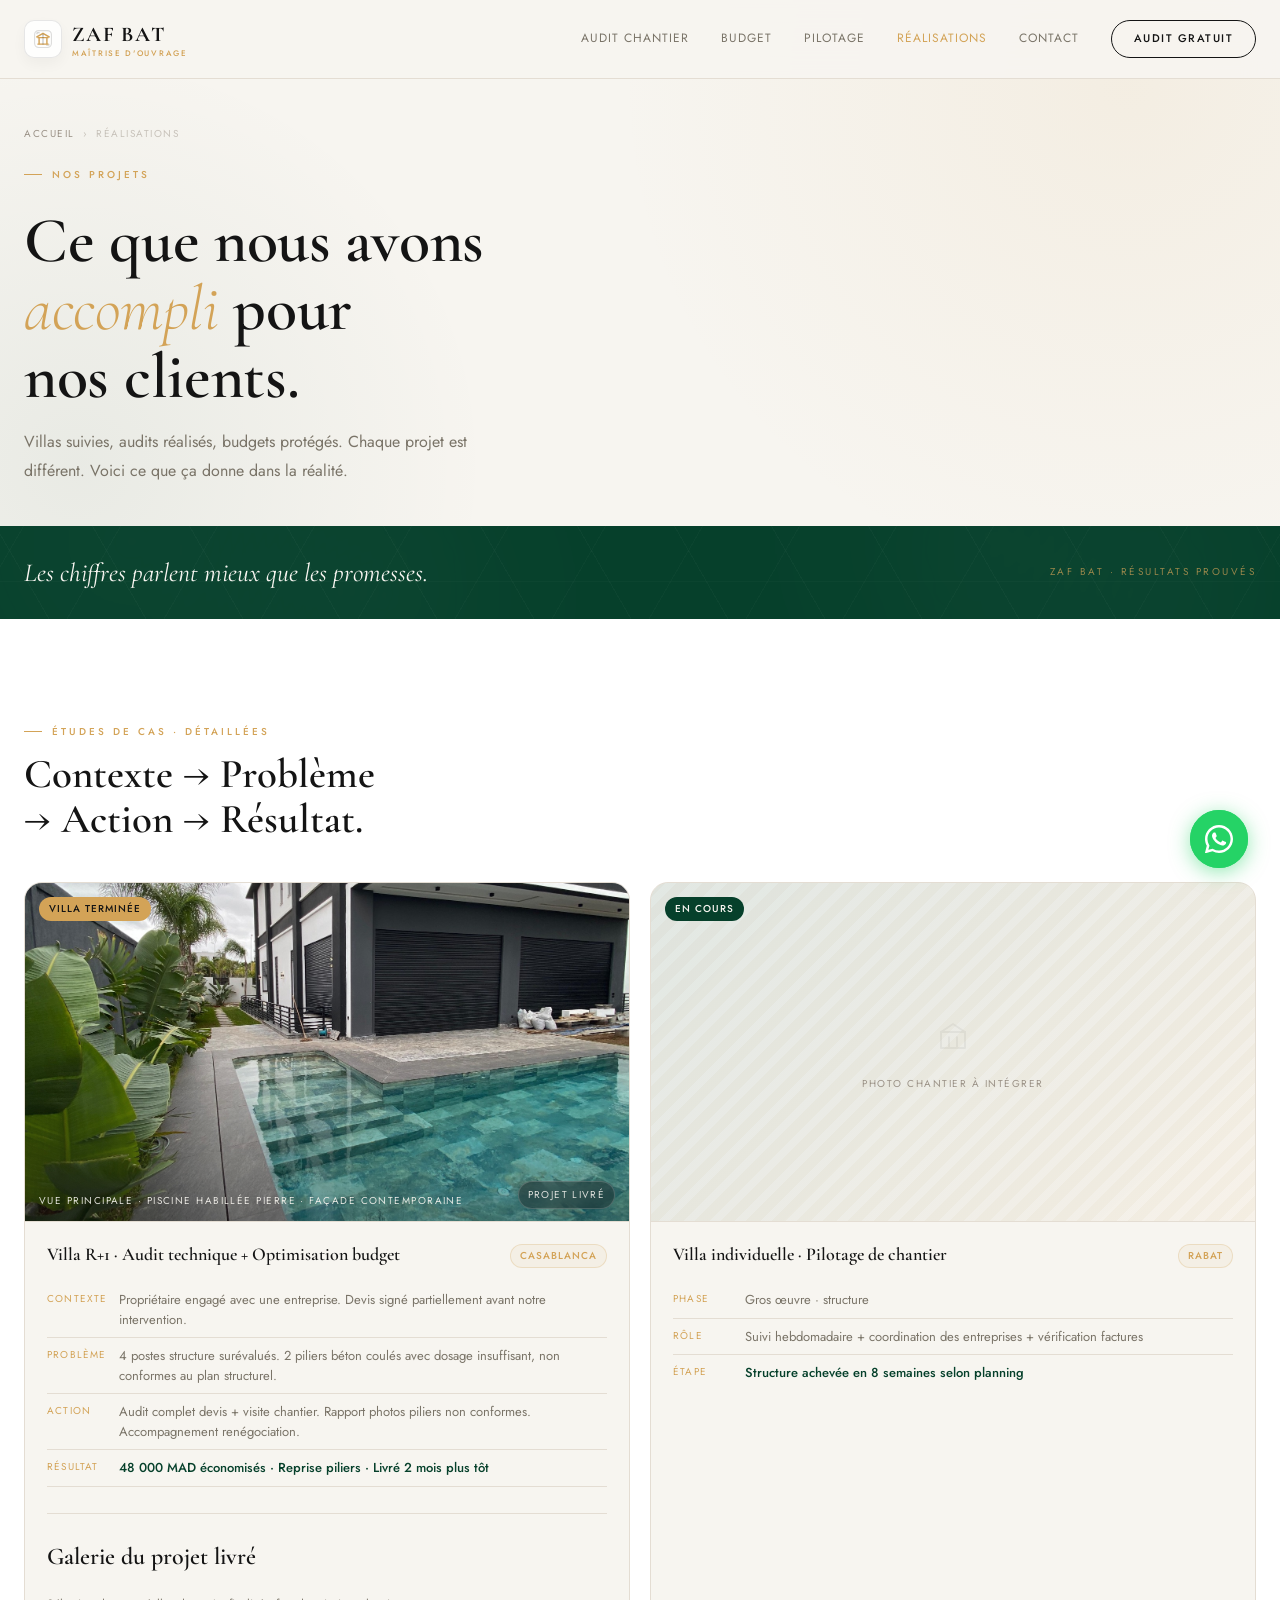
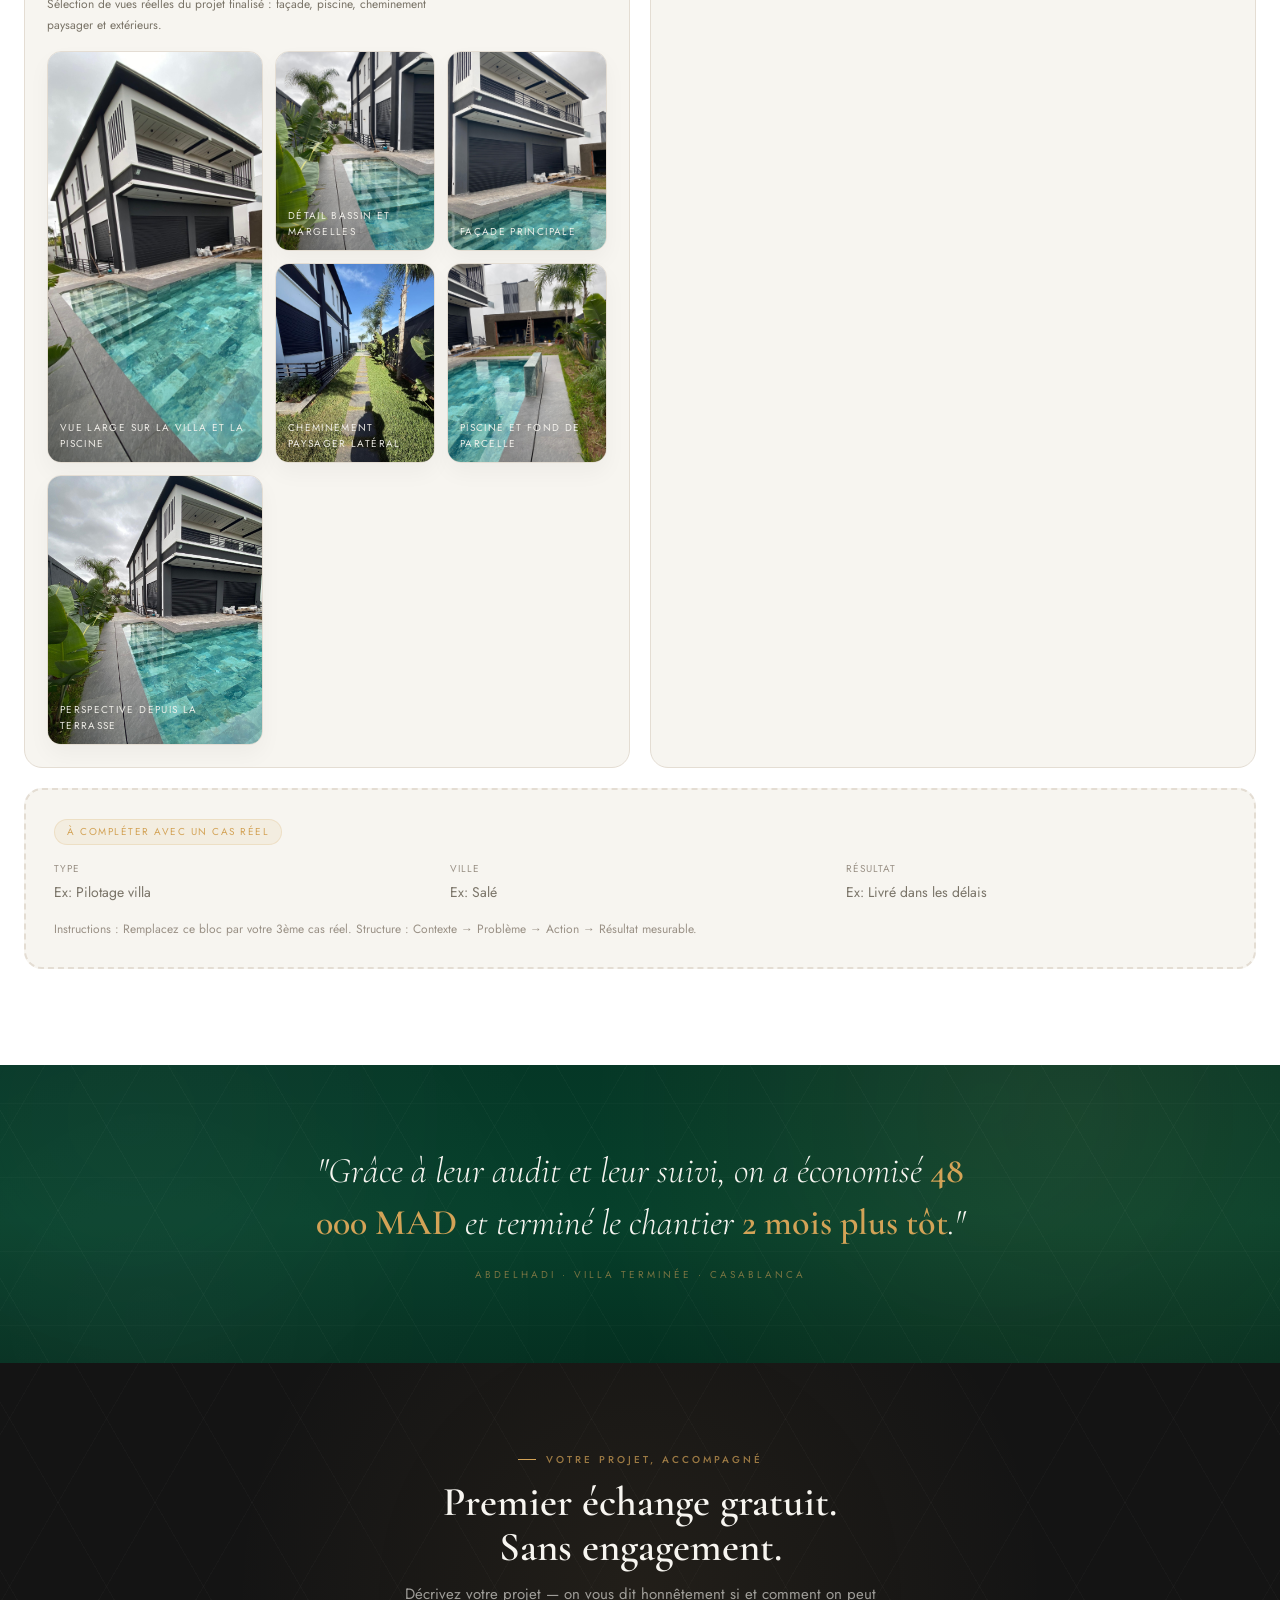
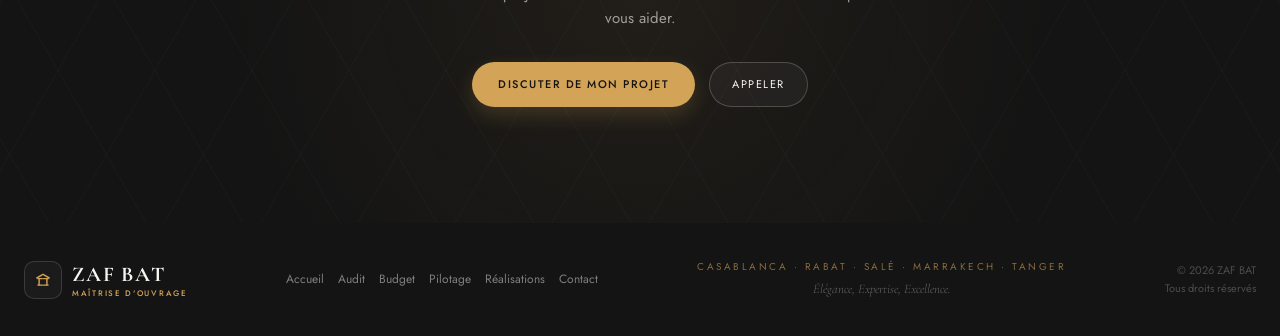
==== realisations.html @ 34537c8c "Add files via upload" ====
<!DOCTYPE html>
<html lang="fr">
<head>
<meta charset="UTF-8">
<meta name="viewport" content="width=device-width, initial-scale=1.0">
<title>Réalisations & Études de Cas  ZAF BAT</title>
<meta name="description" content="Projets accompagnés par ZAF BAT : audits de chantier, optimisations budget et pilotages villa à Casablanca, Rabat et Salé.">
<link href="https://fonts.googleapis.com/css2?family=Cormorant+Garamond:ital,wght@0,300;0,400;0,600;0,700;1,300;1,400;1,600&family=Jost:wght@300;400;500;600&display=swap" rel="stylesheet">
<style>
:root{--ivory:#F7F5F0;--charcoal:#141414;--gold:#D3A357;--gold-2:#C6943F;--green:#06402B;--stone:#7A7468;--stone-lt:#9A9186;--border:#E4DDD3;--white:#FFFFFF;--shadow:0 14px 32px rgba(20,20,20,.06);--r:18px;--max:1240px}
*,*::before,*::after{margin:0;padding:0;box-sizing:border-box}
html{scroll-behavior:smooth}
body{font-family:'Jost',sans-serif;font-weight:400;font-size:15px;line-height:1.6;background:var(--ivory);color:var(--charcoal);-webkit-font-smoothing:antialiased}
a{color:inherit;text-decoration:none}
button,input,select,textarea{font:inherit}
.container{width:min(var(--max),calc(100% - 48px));margin:0 auto}

/* LOGO */
.logo-mark{display:inline-flex;align-items:center;gap:10px;text-decoration:none;color:var(--charcoal)}
.logo-icon-wrap{width:38px;height:38px;border-radius:10px;flex-shrink:0;display:grid;place-items:center;border:1px solid rgba(20,20,20,.10);background:rgba(255,255,255,.9);box-shadow:0 6px 14px rgba(20,20,20,.04);transition:transform .18s,border-color .18s,box-shadow .18s}
.logo-mark:hover .logo-icon-wrap{transform:translateY(-1px);border-color:rgba(211,163,87,.36);box-shadow:0 10px 18px rgba(20,20,20,.06)}
.logo-icon{width:24px;height:24px;display:block}
.logo-text{display:flex;flex-direction:column;line-height:1;transform:translateY(1px)}
.logo-name{font-family:'Cormorant Garamond',serif;font-size:21px;font-weight:700;letter-spacing:1.25px;text-transform:uppercase;color:var(--charcoal)}
.logo-sub{font-size:8px;font-weight:500;letter-spacing:1.7px;text-transform:uppercase;color:var(--gold);margin-top:4px}
footer .logo-icon-wrap{background:rgba(247,245,240,.03);border-color:rgba(247,245,240,.14);box-shadow:none}
footer .logo-mark:hover .logo-icon-wrap{border-color:rgba(211,163,87,.34)}
footer .logo-name{color:var(--ivory)}

/* NAV */
nav{position:fixed;top:0;left:0;right:0;z-index:100;backdrop-filter:blur(16px);background:rgba(247,245,240,0.93);border-bottom:1px solid var(--border)}
.nav-inner{height:78px;display:flex;align-items:center;justify-content:space-between;gap:16px}
.nav-links{display:flex;gap:32px;align-items:center}
.nav-links a{color:var(--stone);font-size:12px;font-weight:400;letter-spacing:1px;text-transform:uppercase;transition:color .2s}
.nav-links a:hover{color:var(--charcoal)}
.nav-cta{border:1px solid var(--charcoal);color:var(--charcoal)!important;padding:9px 22px;border-radius:999px;font-size:11px!important;font-weight:500!important;letter-spacing:1.5px!important;transition:background .22s,color .22s!important}
.nav-cta:hover{background:var(--charcoal)!important;color:var(--ivory)!important}
.menu-btn{display:none;background:transparent;border:1px solid var(--border);width:42px;height:42px;border-radius:10px;color:var(--charcoal);cursor:pointer;font-size:18px}

/* HERO */
.hero-wrap{padding-top:94px;background:radial-gradient(circle at 88% 16%,rgba(211,163,87,.09),transparent 42%),radial-gradient(circle at 6% 88%,rgba(6,64,43,.06),transparent 32%),var(--ivory)}
.hero{min-height:calc(100svh - 94px);display:grid;grid-template-columns:55% 45%;gap:20px;align-items:stretch;padding:24px 0 28px}
.hero-left{background:rgba(255,255,255,0.55);border:1px solid var(--border);border-radius:calc(var(--r) + 2px);padding:44px 40px;display:flex;flex-direction:column;justify-content:center;box-shadow:var(--shadow)}
.eyebrow{display:inline-flex;align-items:center;gap:12px;font-size:10px;font-weight:500;letter-spacing:2.5px;text-transform:uppercase;color:var(--gold);margin-bottom:22px}
.eyebrow::before{content:'';width:28px;height:1px;background:var(--gold);flex-shrink:0}
h1{font-family:'Cormorant Garamond',serif;font-size:clamp(40px,4.8vw,66px);font-weight:600;line-height:1.07;letter-spacing:-.3px;margin-bottom:18px}
h1 em{font-style:italic;font-weight:300;color:var(--gold)}
.hero-body{font-size:15px;color:var(--stone);line-height:1.85;max-width:430px;margin-bottom:28px}
.cta-row{display:flex;gap:14px;flex-wrap:wrap;align-items:center}

/* BUTTONS */
.btn-gold{background:var(--gold);color:var(--charcoal);padding:13px 26px;border-radius:999px;font-size:11px;font-weight:500;letter-spacing:1.5px;text-transform:uppercase;display:inline-flex;align-items:center;gap:6px;box-shadow:0 8px 20px rgba(211,163,87,.2);transition:background .2s,transform .15s;white-space:nowrap;cursor:pointer;border:none}
.btn-gold:hover{background:var(--gold-2);transform:translateY(-1px)}
.btn-outline{color:var(--charcoal);font-size:11px;font-weight:400;letter-spacing:1.5px;text-transform:uppercase;display:inline-flex;align-items:center;gap:8px;padding:13px 22px;border-radius:999px;border:1px solid var(--border);background:rgba(255,255,255,.7);transition:border-color .2s,color .2s}
.btn-outline:hover{border-color:rgba(211,163,87,.5);color:var(--gold);background:#fff}

/* HERO METRICS */
.hero-metrics{display:grid;grid-template-columns:repeat(3,1fr);gap:10px;margin-top:32px}
.metric{background:#fff;border:1px solid var(--border);border-radius:14px;padding:16px 14px}
.metric-num{font-family:'Cormorant Garamond',serif;font-size:30px;font-weight:600;line-height:1;display:block;margin-bottom:6px}
.metric-num sup{font-size:14px;color:var(--gold)}
.metric-label{font-size:10px;font-weight:400;letter-spacing:1px;color:var(--stone-lt);text-transform:uppercase;line-height:1.4}

/* HERO RIGHT DARK PANEL */
.hero-right{background:var(--charcoal);border-radius:calc(var(--r) + 2px);border:1px solid rgba(255,255,255,.04);position:relative;overflow:hidden;box-shadow:0 16px 34px rgba(20,20,20,.16);display:grid;grid-template-rows:1fr auto;min-height:500px}
.hero-right::before{content:'';position:absolute;inset:0;background:linear-gradient(135deg,rgba(211,163,87,.07) 0%,transparent 42%),radial-gradient(circle at 78% 22%,rgba(211,163,87,.12),transparent 40%),radial-gradient(circle at 16% 78%,rgba(255,255,255,.04),transparent 35%),linear-gradient(45deg,rgba(211,163,87,.03) 25%,transparent 25%),linear-gradient(-45deg,rgba(211,163,87,.03) 25%,transparent 25%);background-size:auto,auto,auto,40px 40px,40px 40px;pointer-events:none}
.hero-right::after{content:'';position:absolute;bottom:-100px;right:-100px;width:380px;height:380px;border-radius:50%;border:1px solid rgba(211,163,87,0.1);pointer-events:none}
.hero-right-top{position:relative;z-index:2;padding:32px 28px 0;display:grid;gap:12px;align-content:start}
.team-panel{background:rgba(247,245,240,.04);border:1px solid rgba(247,245,240,.10);border-radius:14px;padding:18px}
.team-card-header{font-family:'Cormorant Garamond',serif;font-size:22px;font-weight:600;color:var(--ivory);margin-bottom:4px}
.team-card-sub{font-size:10px;font-weight:400;letter-spacing:2px;color:rgba(211,163,87,0.65);text-transform:uppercase;margin-bottom:16px}
.team-divider{width:28px;height:1px;background:var(--gold);margin-bottom:14px}
.founder-block{background:rgba(247,245,240,.04);border:1px solid rgba(247,245,240,.07);border-radius:10px;padding:12px 14px;margin-bottom:8px}
.founder-block:last-of-type{margin-bottom:0}
.founder-title{font-family:'Cormorant Garamond',serif;font-size:16px;font-weight:600;color:var(--ivory);margin-bottom:4px}
.founder-role{font-size:10px;font-weight:400;letter-spacing:1.5px;text-transform:uppercase;color:var(--gold)}
.cities-panel{background:rgba(247,245,240,.04);border:1px solid rgba(247,245,240,.10);border-radius:14px;padding:14px 18px}
.cities-label{font-size:9px;letter-spacing:2px;text-transform:uppercase;color:rgba(211,163,87,.55);margin-bottom:10px}
.cities-row{display:flex;gap:8px;flex-wrap:wrap}
.city-pill{font-size:10px;font-weight:400;letter-spacing:1.5px;text-transform:uppercase;color:var(--gold);border:1px solid rgba(211,163,87,.3);padding:5px 12px;border-radius:999px}
.hero-right-bottom{position:relative;z-index:2;border-top:1px solid rgba(247,245,240,.08);padding:14px 28px 20px}
.panel-meta{color:rgba(247,245,240,.5);font-size:12px;line-height:1.6;margin-bottom:10px}
.panel-link{color:var(--gold);font-size:11px;letter-spacing:1.4px;text-transform:uppercase;font-weight:500;display:inline-flex;gap:6px;align-items:center;border-bottom:1px solid rgba(211,163,87,.3);padding-bottom:2px}

/* TAGLINE BANNER */
.tagline-banner{background:var(--green);padding:26px 0;position:relative;overflow:hidden}
.tagline-banner::before{content:'';position:absolute;inset:-12%;pointer-events:none;opacity:.20;background:radial-gradient(circle at 18% 24%,rgba(255,255,255,.12),transparent 28%),radial-gradient(circle at 72% 20%,rgba(255,255,255,.08),transparent 26%),radial-gradient(circle at 34% 70%,rgba(255,255,255,.09),transparent 24%),radial-gradient(circle at 82% 74%,rgba(255,255,255,.07),transparent 22%);filter:blur(2px)}
.tagline-banner::after{content:'';position:absolute;inset:0;pointer-events:none;opacity:.22;background:repeating-linear-gradient(0deg,transparent 0 37px,rgba(247,245,240,.10) 37px 38px,transparent 38px 74px),repeating-linear-gradient(60deg,transparent 0 42px,rgba(247,245,240,.12) 42px 43px,transparent 43px 84px),repeating-linear-gradient(-60deg,transparent 0 42px,rgba(247,245,240,.10) 42px 43px,transparent 43px 84px)}
.tagline-inner{display:flex;align-items:center;justify-content:space-between;gap:24px;flex-wrap:wrap;position:relative;z-index:2}
.tagline-text{font-family:'Cormorant Garamond',serif;font-size:clamp(18px,2.2vw,26px);font-weight:400;font-style:italic;color:var(--ivory)}
.tagline-tag{font-size:10px;font-weight:400;letter-spacing:2.5px;text-transform:uppercase;color:rgba(211,163,87,.7);white-space:nowrap}

/* SHARED SECTION */
.section-label{font-size:10px;font-weight:500;letter-spacing:3px;text-transform:uppercase;color:var(--gold);margin-bottom:12px;display:inline-flex;align-items:center;gap:10px}
.section-label::before{content:'';width:18px;height:1px;background:var(--gold);flex-shrink:0}
h2{font-family:'Cormorant Garamond',serif;font-size:clamp(28px,3.2vw,46px);font-weight:600;line-height:1.1;margin-bottom:14px}
h3{font-family:'Cormorant Garamond',serif;font-weight:600;line-height:1.15}
p.lead{color:var(--stone);font-size:15px;line-height:1.85;max-width:500px}

/* SERVICES */
.services-section{padding:96px 0;background:var(--white)}
.section-intro{font-size:15px;color:var(--stone);line-height:1.8;max-width:500px;margin-bottom:40px}
.services-grid{display:grid;grid-template-columns:repeat(3,1fr);gap:14px;margin-top:34px}
.svc{background:var(--white);border:1px solid var(--border);border-radius:16px;padding:32px 26px;position:relative;overflow:hidden;transition:transform .2s,box-shadow .2s,border-color .2s;box-shadow:0 8px 18px rgba(20,20,20,.03);display:flex;flex-direction:column}
.svc:hover{transform:translateY(-2px);box-shadow:0 16px 26px rgba(20,20,20,.06);border-color:rgba(6,64,43,.28)}
.svc.svc-featured{background:var(--charcoal);border-color:var(--charcoal)}
.svc.svc-featured:hover{transform:translateY(-2px)}
.svc-number{font-family:'Cormorant Garamond',serif;font-size:42px;font-weight:300;line-height:1;color:var(--border);margin-bottom:16px}
.svc.svc-featured .svc-number{color:rgba(211,163,87,.18)}
.svc-name{font-family:'Cormorant Garamond',serif;font-size:24px;font-weight:600;line-height:1.15;margin-bottom:12px}
.svc.svc-featured .svc-name{color:var(--ivory)}
.svc-desc{font-size:13px;color:var(--stone);line-height:1.8;margin-bottom:20px;flex:1}
.svc.svc-featured .svc-desc{color:rgba(247,245,240,.55)}
.svc-price{font-size:11px;font-weight:500;letter-spacing:.5px;color:var(--gold);margin-top:auto;margin-bottom:16px}
.svc-link{font-size:10px;font-weight:500;letter-spacing:1.5px;text-transform:uppercase;color:var(--gold);display:inline-flex;align-items:center;gap:6px;transition:gap .2s}
.svc:hover .svc-link{gap:10px}
.svc-bar{position:absolute;bottom:0;left:0;right:0;height:2px;background:var(--gold);transform:scaleX(0);transform-origin:left;border-radius:0 0 16px 16px;transition:transform .32s}
.svc:hover .svc-bar,.svc.svc-featured .svc-bar{transform:scaleX(1)}

/* WHY */
.why-section{padding:96px 0;background:var(--ivory)}
.why-grid{display:grid;grid-template-columns:1fr 1fr;gap:64px;align-items:start}
.why-intro{font-size:15px;color:var(--stone);line-height:1.8;margin-bottom:32px}
.proof-row{display:grid;grid-template-columns:1fr 1fr;gap:10px}
.proof-item{background:var(--white);border:1px solid var(--border);border-radius:14px;padding:20px 18px;position:relative}
.proof-item::before{content:'';position:absolute;left:0;right:0;top:0;height:2px;background:linear-gradient(90deg,var(--green),rgba(6,64,43,0));border-radius:14px 14px 0 0}
.proof-num{font-family:'Cormorant Garamond',serif;font-size:34px;font-weight:600;color:var(--charcoal);display:block;line-height:1;margin-bottom:6px}
.proof-label{font-size:12px;color:var(--stone);line-height:1.5}
.why-points{display:flex;flex-direction:column}
.why-point{background:var(--white);border:1px solid var(--border);border-radius:14px;padding:20px;display:flex;gap:16px;align-items:flex-start;margin-bottom:10px;transition:box-shadow .2s,border-color .2s}
.why-point:hover{box-shadow:0 8px 20px rgba(20,20,20,.05);border-color:rgba(211,163,87,.3)}
.why-ico{width:36px;height:36px;flex-shrink:0;border:1px solid rgba(6,64,43,.18);background:rgba(6,64,43,.06);border-radius:10px;display:flex;align-items:center;justify-content:center;font-size:14px;color:var(--green)}
.why-point-title{font-family:'Cormorant Garamond',serif;font-size:18px;font-weight:600;margin-bottom:5px}
.why-point-desc{font-size:13px;color:var(--stone);line-height:1.75}

/* REALISATIONS */
.real-section{padding:96px 0;background:var(--white)}
.real-grid{display:grid;grid-template-columns:1fr 1fr;gap:20px;margin-top:32px}
.real-card{background:var(--ivory);border:1px solid var(--border);border-radius:var(--r);overflow:hidden;transition:box-shadow .2s,border-color .2s}
.real-card:hover{box-shadow:0 16px 28px rgba(20,20,20,.07);border-color:rgba(211,163,87,.3)}
.real-media{position:relative;aspect-ratio:16/9;background:linear-gradient(135deg,rgba(6,64,43,.1),rgba(211,163,87,.09)),repeating-linear-gradient(-45deg,rgba(255,255,255,.5) 0,rgba(255,255,255,.5) 8px,transparent 8px,transparent 18px);border-bottom:1px solid var(--border);display:flex;align-items:center;justify-content:center}
.real-media-inner{text-align:center}
.real-media-icon{font-size:2.2rem;opacity:.2}
.real-media-label{font-size:10px;letter-spacing:1.5px;text-transform:uppercase;color:var(--stone-lt);margin-top:8px}
.real-tag{position:absolute;top:14px;left:14px;background:var(--gold);color:var(--charcoal);font-size:10px;font-weight:500;letter-spacing:1px;text-transform:uppercase;padding:4px 10px;border-radius:999px}
.real-tag-live{background:var(--green);color:var(--ivory)}
.real-body{padding:22px}
.real-head{display:flex;align-items:flex-start;justify-content:space-between;gap:10px;margin-bottom:14px}
.real-title{font-family:'Cormorant Garamond',serif;font-size:18px;font-weight:600;line-height:1.2}
.real-city{color:var(--gold);border:1px solid rgba(211,163,87,.25);background:rgba(211,163,87,.07);padding:3px 9px;border-radius:999px;font-size:10px;text-transform:uppercase;letter-spacing:1px;font-weight:500;white-space:nowrap}
.real-row{display:flex;gap:10px;padding:8px 0;border-bottom:1px solid var(--border);align-items:flex-start}
.real-row:last-child{border-bottom:none}
.real-rl{font-size:10px;letter-spacing:1.2px;text-transform:uppercase;color:var(--gold);min-width:62px;padding-top:1px;flex-shrink:0}
.real-rv{font-size:13px;color:var(--stone);line-height:1.5}
.real-cta{margin-top:24px;background:var(--charcoal);border:1px solid rgba(247,245,240,.08);border-radius:var(--r);padding:24px 28px;display:flex;align-items:center;justify-content:space-between;gap:16px;flex-wrap:wrap}
.real-cta p{color:rgba(247,245,240,.65);font-size:14px}

/* QUOTE STRIP */
.quote-strip{padding:80px 0;text-align:center;position:relative;overflow:hidden;background:radial-gradient(circle at 84% 18%,rgba(211,163,87,.09),transparent 44%),radial-gradient(circle at 12% 84%,rgba(255,255,255,.03),transparent 40%),linear-gradient(180deg,#053726 0%,var(--green) 52%,#042f20 100%)}
.quote-strip::before{content:'';position:absolute;inset:-12%;pointer-events:none;opacity:.20;background:radial-gradient(circle at 18% 24%,rgba(255,255,255,.12),transparent 28%),radial-gradient(circle at 72% 20%,rgba(255,255,255,.08),transparent 26%);filter:blur(2px)}
.quote-strip::after{content:'';position:absolute;inset:0;pointer-events:none;opacity:.22;background:repeating-linear-gradient(0deg,transparent 0 37px,rgba(247,245,240,.10) 37px 38px,transparent 38px 74px),repeating-linear-gradient(60deg,transparent 0 42px,rgba(247,245,240,.12) 42px 43px,transparent 43px 84px),repeating-linear-gradient(-60deg,transparent 0 42px,rgba(247,245,240,.10) 42px 43px,transparent 43px 84px)}
.quote-strip .container{position:relative;z-index:2}
blockquote{font-family:'Cormorant Garamond',serif;font-size:clamp(22px,3vw,36px);font-weight:300;font-style:italic;color:var(--ivory);line-height:1.45;max-width:700px;margin:0 auto 18px}
blockquote em{color:var(--gold);font-style:normal;font-weight:600}
.quote-attr{font-size:10px;font-weight:400;letter-spacing:3px;text-transform:uppercase;color:rgba(211,163,87,.55)}

/* FAQ */
.faq-section{padding:96px 0;background:var(--ivory)}
.faq-wrap{display:grid;grid-template-columns:1fr 1.6fr;gap:60px;align-items:start}
.faq-sticky{position:sticky;top:100px}
.faq-list{display:grid;gap:10px}
.faq-item{background:var(--white);border:1px solid var(--border);border-radius:14px;overflow:hidden;transition:border-color .2s}
.faq-item.open{border-color:rgba(6,64,43,.35);box-shadow:0 8px 18px rgba(6,64,43,.06)}
.faq-q{width:100%;background:transparent;border:none;text-align:left;padding:16px 18px;display:flex;align-items:center;justify-content:space-between;gap:14px;cursor:pointer;font-weight:500;color:var(--charcoal);font-size:14px;font-family:'Jost',sans-serif}
.faq-q:hover{color:var(--gold)}
.faq-item.open .faq-q{color:var(--green)}
.faq-plus{color:var(--gold);font-size:20px;line-height:1;transition:transform .25s;flex-shrink:0}
.faq-item.open .faq-plus{transform:rotate(45deg);color:var(--green)}
.faq-a{max-height:0;overflow:hidden;transition:max-height .3s ease}
.faq-a-inner{padding:0 18px 16px;color:var(--stone);font-size:13px;line-height:1.8;border-top:1px solid var(--border)}
.faq-a-inner p{padding-top:12px}

/* CONTACT */
.contact-section{padding:96px 0;background:radial-gradient(circle at 90% 10%,rgba(6,64,43,.03),transparent 40%),var(--white)}
.contact-grid{display:grid;grid-template-columns:1fr 1fr;gap:24px;margin-top:34px;align-items:start}
.contact-info-card{background:var(--charcoal);border:1px solid rgba(247,245,240,.10);border-radius:14px;box-shadow:0 16px 34px rgba(20,20,20,.16);position:relative;overflow:hidden;padding:28px}
.contact-info-card::before{content:'';position:absolute;inset:0;pointer-events:none;background:linear-gradient(135deg,rgba(6,64,43,.13) 0%,transparent 40%),radial-gradient(circle at 78% 22%,rgba(211,163,87,.10),transparent 40%),radial-gradient(circle at 16% 78%,rgba(255,255,255,.04),transparent 35%),linear-gradient(45deg,rgba(211,163,87,.03) 25%,transparent 25%),linear-gradient(-45deg,rgba(6,64,43,.04) 25%,transparent 25%);background-size:auto,auto,auto,40px 40px,40px 40px}
.contact-info-card::after{content:'';position:absolute;bottom:-90px;right:-90px;width:280px;height:280px;border-radius:50%;border:1px solid rgba(211,163,87,.10);pointer-events:none}
.contact-info-card>*{position:relative;z-index:2}
.contact-info-card h3{color:var(--ivory);font-family:'Cormorant Garamond',serif;font-weight:600}
.contact-intro{font-size:14px;line-height:1.8;margin-top:10px;margin-bottom:28px;color:rgba(247,245,240,.62)}
.contact-items{display:flex;flex-direction:column;gap:0}
.contact-item{display:flex;gap:12px;align-items:flex-start;padding:12px 0;border-bottom:1px solid rgba(247,245,240,.08)}
.contact-item:last-child{border-bottom:none}
.ci-dot{width:6px;height:6px;border-radius:50%;background:var(--gold);flex-shrink:0;margin-top:8px}
.ci-label{font-size:10px;font-weight:500;letter-spacing:2px;text-transform:uppercase;color:rgba(211,163,87,.62);margin-bottom:2px}
.ci-value{font-size:15px;color:var(--ivory)}
.ci-value a{color:var(--ivory);transition:color .2s}
.ci-value a:hover{color:var(--gold)}
.contact-cta-row{display:flex;gap:10px;flex-wrap:wrap;margin-top:20px}
.contact-info-card .btn-outline{color:var(--ivory);border-color:rgba(247,245,240,.16);background:rgba(247,245,240,.03)}
.contact-info-card .btn-outline:hover{color:var(--gold);border-color:rgba(211,163,87,.38);background:rgba(247,245,240,.05)}
.contact-form-card{background:var(--white);border:1px solid var(--border);border-radius:var(--r);padding:28px;box-shadow:var(--shadow)}
.form-eyebrow{font-family:'Cormorant Garamond',serif;font-size:26px;font-weight:600;margin-bottom:4px}
.form-sub{font-size:13px;color:var(--stone);margin-bottom:24px}
.form-grid{display:grid;grid-template-columns:1fr 1fr;gap:12px}
.form-field{margin-bottom:0}
.form-field.full{grid-column:1/-1}
.form-field label{display:block;font-size:10px;font-weight:500;letter-spacing:1.8px;text-transform:uppercase;color:var(--stone);margin-bottom:6px}
.form-field input,.form-field select,.form-field textarea{width:100%;padding:12px 14px;border:1px solid var(--border);background:var(--ivory);border-radius:12px;font-family:'Jost',sans-serif;font-size:14px;color:var(--charcoal);outline:none;transition:border-color .2s,background .15s,box-shadow .2s;-webkit-appearance:none;appearance:none}
.form-field input:focus,.form-field select:focus,.form-field textarea:focus{border-color:rgba(211,163,87,.55);background:var(--white);box-shadow:0 0 0 3px rgba(211,163,87,.08)}
.form-field input.error,.form-field select.error{border-color:#c0392b}
.form-field input::placeholder,.form-field textarea::placeholder{color:var(--stone-lt);font-weight:300}
.form-field textarea{resize:vertical;min-height:90px}
.form-actions{margin-top:16px;display:flex;flex-direction:column;gap:8px}
.btn-submit{width:100%;padding:14px;background:var(--green);color:var(--ivory);font-family:'Jost',sans-serif;font-size:11px;font-weight:500;letter-spacing:2px;text-transform:uppercase;border:none;cursor:pointer;border-radius:12px;transition:background .2s}
.btn-submit:hover{background:var(--gold);color:var(--charcoal)}
.btn-submit-wa{width:100%;padding:14px;background:#25D366;color:#fff;font-family:'Jost',sans-serif;font-size:11px;font-weight:500;letter-spacing:2px;text-transform:uppercase;border:none;cursor:pointer;border-radius:12px;transition:background .2s;display:flex;align-items:center;justify-content:center;gap:8px}
.btn-submit-wa:hover{background:#1da851}
.form-note{text-align:center;font-size:11px;color:var(--stone-lt)}
.form-success{display:none;flex-direction:column;align-items:center;text-align:center;gap:12px;padding:2.5rem 1.5rem}
.form-success.show{display:flex}
.success-icon{font-size:2.5rem}
.success-title{font-family:'Cormorant Garamond',serif;font-size:1.6rem}
.success-sub{font-size:13px;color:var(--stone)}
.btn-reset{background:none;border:none;cursor:pointer;font-size:12px;color:var(--stone);text-decoration:underline}

/* FOOTER */
footer{background:var(--charcoal);padding:36px 0}
.footer-inner{display:flex;align-items:center;justify-content:space-between;flex-wrap:wrap;gap:20px}
.footer-links{display:flex;gap:14px;flex-wrap:wrap}
.footer-links a{font-size:12px;color:rgba(255,255,255,.45);border-bottom:1px solid transparent;transition:.2s}
.footer-links a:hover{color:var(--gold);border-color:rgba(211,163,87,.3)}
.footer-middle{text-align:center}
.footer-cities{font-size:10px;font-weight:400;letter-spacing:2.5px;text-transform:uppercase;color:rgba(211,163,87,.6);margin-bottom:4px}
.footer-tagline{font-family:'Cormorant Garamond',serif;font-size:13px;font-style:italic;font-weight:300;color:rgba(247,245,240,.35)}
.footer-copy{font-size:11px;color:rgba(247,245,240,.25);text-align:right;line-height:1.6}

/* REVEAL */
.reveal{opacity:1;transform:none;transition:opacity .4s ease,transform .4s ease}


/* WA BUBBLE */
#wa-btn{position:fixed;bottom:32px;right:32px;z-index:9999;width:58px;height:58px;border-radius:50%;background:#25D366;border:none;cursor:grab;display:flex;align-items:center;justify-content:center;box-shadow:0 4px 20px rgba(37,211,102,.5);user-select:none;touch-action:none}
#wa-btn.is-dragging{cursor:grabbing}
#wa-btn svg{width:28px;height:28px;pointer-events:none}
#wa-btn::after{content:'';position:absolute;inset:0;border-radius:50%;border:2px solid #25D366;animation:waPulse 2s ease-out infinite;pointer-events:none}
@keyframes waPulse{0%{transform:scale(1);opacity:.8}100%{transform:scale(1.75);opacity:0}}
@keyframes waAttention{0%{transform:scale(1) rotate(0deg)}12%{transform:scale(1.5) rotate(-12deg)}25%{transform:scale(1.5) rotate(12deg)}50%{transform:scale(1.5) rotate(9deg)}100%{transform:scale(1) rotate(0deg)}}
#wa-btn.attention{animation:waAttention 1s ease forwards!important;box-shadow:0 8px 40px rgba(37,211,102,.9)!important}
#wa-tip{position:fixed;z-index:9998;background:#141414;border:1px solid rgba(211,163,87,.35);padding:10px 16px;pointer-events:none;opacity:0;transform:translateX(8px);transition:opacity .22s,transform .22s;font-family:'Jost',sans-serif;font-size:11px;color:#F7F5F0;white-space:nowrap;border-radius:8px}
#wa-tip.visible{opacity:1;transform:translateX(0)}
.wa-tip-arrow{position:absolute;right:-6px;top:50%;transform:translateY(-50%);width:0;height:0;border:6px solid transparent;border-right:none;border-left-color:#141414}

/* MOBILE CTA */
.mobile-cta{display:none;position:fixed;left:12px;right:12px;bottom:12px;z-index:60;background:rgba(20,20,20,.92);border:1px solid rgba(6,64,43,.20);border-radius:16px;backdrop-filter:blur(10px);padding:10px;box-shadow:0 12px 24px rgba(20,20,20,.2);grid-template-columns:1fr auto;gap:8px;align-items:center}
.mobile-cta .btn-gold{width:100%;justify-content:center;padding:12px 14px;font-size:11px}
.mobile-call{width:46px;height:46px;border-radius:12px;display:grid;place-items:center;color:var(--ivory);border:1px solid rgba(255,255,255,.12);background:rgba(255,255,255,.03);font-size:18px;text-decoration:none}

/* ANIMATIONS */
@keyframes fadeUp{from{opacity:0;transform:translateY(18px)}to{opacity:1;transform:translateY(0)}}
.hero-left>*{animation:fadeUp .65s ease both}
.hero-left>*:nth-child(1){animation-delay:.08s}
.hero-left>*:nth-child(2){animation-delay:.18s}
.hero-left>*:nth-child(3){animation-delay:.28s}
.hero-left>*:nth-child(4){animation-delay:.38s}
.hero-left>*:nth-child(5){animation-delay:.48s}

/* RESPONSIVE */




/* ── INNER PAGE ADDITIONS ── */

.page-hero-wrap{padding-top:94px;background:radial-gradient(circle at 88% 16%,rgba(211,163,87,.09),transparent 42%),radial-gradient(circle at 6% 88%,rgba(6,64,43,.06),transparent 32%),var(--ivory)}
.page-hero{display:grid;grid-template-columns:55% 45%;gap:20px;align-items:stretch;padding:32px 0 40px;min-height:420px}
.page-hero-left{background:rgba(255,255,255,0.55);border:1px solid var(--border);border-radius:calc(var(--r) + 2px);padding:44px 40px;display:flex;flex-direction:column;justify-content:center;box-shadow:var(--shadow)}
.page-hero-right{background:var(--charcoal);border-radius:calc(var(--r) + 2px);border:1px solid rgba(255,255,255,.04);position:relative;overflow:hidden;box-shadow:0 16px 34px rgba(20,20,20,.16);padding:32px 28px;display:flex;flex-direction:column;justify-content:space-between}
.page-hero-right::before{content:'';position:absolute;inset:0;background:linear-gradient(135deg,rgba(211,163,87,.07) 0%,transparent 42%),radial-gradient(circle at 78% 22%,rgba(211,163,87,.12),transparent 40%),linear-gradient(45deg,rgba(211,163,87,.03) 25%,transparent 25%),linear-gradient(-45deg,rgba(211,163,87,.03) 25%,transparent 25%);background-size:auto,auto,40px 40px,40px 40px;pointer-events:none}
.page-hero-right::after{content:'';position:absolute;bottom:-100px;right:-100px;width:380px;height:380px;border-radius:50%;border:1px solid rgba(211,163,87,0.1);pointer-events:none}
.page-hero-right>*{position:relative;z-index:2}
.ph-badge{display:inline-flex;align-items:center;gap:8px;background:rgba(211,163,87,.12);border:1px solid rgba(211,163,87,.25);border-radius:999px;padding:5px 14px;font-size:10px;letter-spacing:2px;text-transform:uppercase;color:var(--gold);margin-bottom:20px;width:fit-content}
.ph-title{font-family:'Cormorant Garamond',serif;font-size:clamp(28px,3vw,40px);font-weight:600;color:var(--ivory);line-height:1.1;margin-bottom:16px}
.ph-desc{font-size:13px;color:rgba(247,245,240,.6);line-height:1.8;margin-bottom:24px}
.ph-features{display:flex;flex-direction:column;gap:10px}
.ph-feature{display:flex;align-items:flex-start;gap:12px}
.ph-feature-dot{width:6px;height:6px;border-radius:50%;background:var(--gold);flex-shrink:0;margin-top:6px}
.ph-feature-text{font-size:13px;color:rgba(247,245,240,.7);line-height:1.6}
.ph-feature-text strong{color:var(--ivory);font-weight:500}
.ph-price-box{background:rgba(211,163,87,.08);border:1px solid rgba(211,163,87,.2);border-radius:12px;padding:16px 18px;margin-top:20px}
.ph-price-label{font-size:9px;letter-spacing:2px;text-transform:uppercase;color:rgba(211,163,87,.6);margin-bottom:4px}
.ph-price-val{font-family:'Cormorant Garamond',serif;font-size:26px;font-weight:600;color:var(--gold)}
.ph-price-note{font-size:11px;color:rgba(247,245,240,.45);margin-top:4px}
.page-breadcrumb{font-size:10px;letter-spacing:1.5px;text-transform:uppercase;color:var(--stone);margin-bottom:16px;display:flex;align-items:center;gap:8px}
.page-breadcrumb a{color:var(--stone-lt);transition:color .2s}
.page-breadcrumb a:hover{color:var(--gold)}
.page-breadcrumb span{color:var(--stone-lt);opacity:.5}

/* DELIVERABLES */
.deliv-section{padding:80px 0;background:var(--white)}
.deliv-grid{display:grid;grid-template-columns:repeat(2,1fr);gap:14px;margin-top:32px}
.deliv-card{background:var(--ivory);border:1px solid var(--border);border-radius:var(--r);padding:28px;transition:box-shadow .2s,border-color .2s;display:flex;gap:20px;align-items:flex-start}
.deliv-card:hover{box-shadow:0 8px 20px rgba(20,20,20,.06);border-color:rgba(211,163,87,.3)}
.deliv-num{font-family:'Cormorant Garamond',serif;font-size:3rem;font-weight:300;color:rgba(211,163,87,.25);line-height:1;flex-shrink:0;min-width:56px}
.deliv-title{font-family:'Cormorant Garamond',serif;font-size:18px;font-weight:600;margin-bottom:8px}
.deliv-desc{font-size:13px;color:var(--stone);line-height:1.75}

/* PROCESS */
.process-section{padding:80px 0;background:var(--ivory)}
.process-steps{margin-top:32px;display:flex;flex-direction:column}
.process-step{display:flex;gap:24px;padding:28px 0;border-bottom:1px solid var(--border);align-items:flex-start}
.process-step:last-child{border-bottom:none}
.ps-num{font-family:'Cormorant Garamond',serif;font-size:3rem;font-weight:300;color:rgba(211,163,87,.2);line-height:1;flex-shrink:0;min-width:60px}
.ps-body{flex:1}
.ps-title{font-family:'Cormorant Garamond',serif;font-size:20px;font-weight:600;margin-bottom:8px}
.ps-desc{font-size:13px;color:var(--stone);line-height:1.75;margin-bottom:10px}
.ps-tag{display:inline-flex;align-items:center;background:rgba(6,64,43,.07);border:1px solid rgba(6,64,43,.15);color:var(--green);border-radius:999px;font-size:10px;letter-spacing:1px;text-transform:uppercase;padding:4px 12px}

/* CTA BAND */
.cta-band{padding:80px 0;background:var(--charcoal);text-align:center;position:relative;overflow:hidden}
.cta-band::before{content:'';position:absolute;inset:0;background:radial-gradient(circle at 50% 50%,rgba(211,163,87,.07),transparent 60%),repeating-linear-gradient(60deg,transparent 0 42px,rgba(247,245,240,.02) 42px 43px,transparent 43px 84px),repeating-linear-gradient(-60deg,transparent 0 42px,rgba(247,245,240,.02) 42px 43px,transparent 43px 84px);pointer-events:none}
.cta-band>.container{position:relative;z-index:2}
.cta-band h2{color:var(--ivory);margin-bottom:12px}
.cta-band p{color:rgba(247,245,240,.6);font-size:15px;max-width:500px;margin:0 auto 32px}
.cta-buttons{display:flex;gap:14px;justify-content:center;flex-wrap:wrap;margin-bottom:36px}
.cta-band .btn-outline{color:var(--ivory);border-color:rgba(247,245,240,.2);background:rgba(247,245,240,.04)}
.cta-band .btn-outline:hover{border-color:rgba(211,163,87,.5);color:var(--gold);background:rgba(247,245,240,.06)}
.next-steps-row{display:flex;gap:48px;justify-content:center;flex-wrap:wrap}
.ns-item{text-align:center;max-width:180px}
.ns-num{font-family:'Cormorant Garamond',serif;font-size:2.5rem;font-weight:300;color:var(--gold);line-height:1;margin-bottom:8px}
.ns-text{font-size:12px;color:rgba(247,245,240,.5);line-height:1.6}

/* OBJECTIONS */
.obj-section{padding:80px 0;background:var(--white)}
.obj-grid{display:grid;grid-template-columns:1fr 1.6fr;gap:60px;align-items:start;margin-top:0}

/* PHOTO PLACEHOLDER */
.photo-ph{background:var(--ivory);border:2px dashed var(--border);border-radius:var(--r);display:flex;flex-direction:column;align-items:center;justify-content:center;padding:40px 20px;text-align:center;gap:10px;color:var(--stone-lt)}
.photo-ph-icon{font-size:2rem;opacity:.3}
.photo-ph-label{font-size:10px;letter-spacing:1.5px;text-transform:uppercase}
.photo-ph-note{font-size:11px;background:rgba(211,163,87,.1);border:1px solid rgba(211,163,87,.2);border-radius:999px;padding:3px 10px;color:var(--gold)}
.photo-grid{display:grid;grid-template-columns:repeat(3,1fr);gap:12px;margin-top:28px}





















/* ─── MOBILE BOTTOM BAR ─── */
.mob-bar{position:fixed;left:0;right:0;bottom:0;z-index:60;background:rgba(20,20,20,.97);border-top:1px solid rgba(255,255,255,.08);padding:8px 12px;padding-bottom:calc(8px + env(safe-area-inset-bottom));display:none;grid-template-columns:1fr 1fr;gap:8px;align-items:center;pointer-events:auto}
.mob-wa{display:flex;align-items:center;justify-content:center;gap:7px;background:#22c55e;color:#fff;border-radius:10px;padding:12px 10px;font-family:'Jost',sans-serif;font-size:11px;font-weight:600;letter-spacing:.8px;text-transform:uppercase;text-decoration:none;white-space:nowrap}
.mob-call{display:flex;align-items:center;justify-content:center;gap:6px;background:rgba(255,255,255,.08);color:var(--ivory);border:1px solid rgba(255,255,255,.15);border-radius:10px;padding:12px 10px;font-family:'Jost',sans-serif;font-size:11px;font-weight:600;letter-spacing:.8px;text-transform:uppercase;text-decoration:none;white-space:nowrap}

/* ─── 1080px ─── */
@media(max-width:1080px){
  .hero{grid-template-columns:1fr;min-height:auto}
  .hero-right{min-height:360px}
  .services-grid{grid-template-columns:repeat(2,1fr)}
}

/* ─── 960px tablet ─── */
@media(max-width:960px){
  .nav-links{display:none}
  .menu-btn{display:grid;place-items:center}
  .why-grid{grid-template-columns:1fr;gap:40px}
  .contact-grid{grid-template-columns:1fr}
  .faq-wrap{grid-template-columns:1fr;gap:28px}
  .faq-sticky{position:static}
  .real-grid{grid-template-columns:1fr}
  .page-hero{grid-template-columns:1fr}
  .deliv-grid{grid-template-columns:1fr}
  .obj-grid{grid-template-columns:1fr;gap:32px}
  .real-cta{flex-direction:column;align-items:flex-start}
}

/* ─── 640px mobile ─── */
@media(max-width:640px){
  body{padding-bottom:90px}
  #wa-btn,#wa-tip{display:none!important}
  .mob-bar{display:grid}
  .nav-inner{height:60px}
  .hero-wrap{padding-top:60px}
  .page-hero-wrap{padding-top:60px}
  h1{font-size:31px;line-height:1.2}
  h2{font-size:24px;line-height:1.28}
  h3{font-size:17px}
  .section-label{font-size:9px}
  .container{width:calc(100% - 28px)}
  .hero{padding:18px 0 22px;gap:14px}
  .hero-left{padding:22px 16px 26px}
  .hero-body{font-size:13.5px}
  .hero-metrics{grid-template-columns:1fr 1fr;gap:8px;margin-top:16px}
  .metric{padding:11px 10px}
  .metric-num{font-size:22px}
  .hero-right{min-height:240px}
  .hero-right-top{padding:16px 16px 0;gap:10px}
  .team-panel{padding:14px}
  .team-card-header{font-size:16px}
  .founder-block{padding:10px 12px}
  .founder-title{font-size:13px}
  .hero-right-bottom{padding:12px 16px 16px}
  .panel-meta{font-size:12px}
  .page-hero{padding:16px 0 20px;gap:14px;min-height:auto}
  .page-hero-left{padding:20px 16px 24px}
  .page-hero-left h1{font-size:27px}
  .page-hero-right{padding:18px 16px;min-height:auto}
  .ph-title{font-size:18px}
  .ph-price-val{font-size:20px}
  .services-section,.why-section,.real-section,.faq-section,.contact-section,.deliv-section,.process-section,.cta-band,.obj-section,.quote-strip,.tagline-banner{padding:50px 0}
  .services-grid{grid-template-columns:1fr;gap:10px}
  .svc{padding:20px 16px}
  .svc-number{font-size:28px}
  .svc-name{font-size:18px}
  .why-grid{gap:28px}
  .proof-row{grid-template-columns:1fr 1fr;gap:8px}
  .proof-item{padding:13px 10px}
  .proof-num{font-size:23px}
  .why-point{padding:14px;gap:12px}
  .why-point-title{font-size:15px}
  .why-ico{width:30px;height:30px;flex-shrink:0}
  .deliv-grid{gap:10px}
  .deliv-card{padding:16px 14px;gap:10px;flex-direction:column}
  .deliv-num{font-size:1.9rem}
  .process-step{gap:14px;padding:18px 0}
  .ps-num{font-size:1.9rem;min-width:40px}
  .ps-title{font-size:16px}
  .ps-desc{font-size:13px;line-height:1.6}
  .ps-tag{font-size:10px;padding:4px 10px}
  .faq-wrap{gap:18px}
  .faq-sticky{padding-bottom:18px}
  .faq-q{font-size:13px;padding:13px 14px}
  .faq-a-inner{font-size:13px}
  .real-grid{grid-template-columns:1fr;gap:12px}
  .real-body{padding:15px}
  .real-title{font-size:15px}
  .real-cta{padding:18px;flex-direction:column;gap:12px}
  .photo-grid{grid-template-columns:1fr 1fr;gap:8px}
  .contact-grid{grid-template-columns:1fr;gap:14px}
  .contact-info-card,.contact-form-card{padding:20px 16px}
  .contact-cta-row{flex-direction:column;gap:8px}
  .contact-cta-row a{width:100%;justify-content:center;text-align:center}
  .form-row{grid-template-columns:1fr}
  .ci-label{font-size:10px}
  .cta-row{flex-direction:column;gap:10px;align-items:stretch}
  .cta-row .btn-gold,.cta-row .btn-outline{width:100%;justify-content:center;text-align:center}
  .cta-buttons{flex-direction:column;gap:10px;align-items:stretch}
  .cta-buttons .btn-gold,.cta-buttons .btn-outline{width:100%;justify-content:center;text-align:center}
  .cta-band h2{font-size:23px}
  .next-steps-row{gap:18px}
  .ns-num{font-size:1.8rem}
  blockquote{font-size:18px}
  .tagline-inner{flex-direction:column;gap:8px;text-align:center}
  .tagline-text{font-size:15px}
  footer{padding:24px 0 20px}
  .footer-inner{flex-direction:column;align-items:flex-start;gap:14px}
  .footer-links{gap:10px;flex-wrap:wrap}
  .footer-links a{font-size:11px}
  .footer-copy{font-size:10px}
  footer{padding-bottom:28px}
}









/* ─── SIDE MENU ─── */
.side-menu{
  position:fixed;top:60px;right:12px;left:auto;
  width:220px;max-width:calc(100vw - 24px);
  background:var(--charcoal);
  z-index:300;
  border-radius:14px;
  border:1px solid rgba(255,255,255,.1);
  box-shadow:0 8px 32px rgba(0,0,0,.4);
  display:flex;flex-direction:column;
  opacity:0;
  visibility:hidden;
  transform:scale(.96) translateY(-6px);
  transform-origin:top right;
  transition:opacity .18s ease,transform .18s ease,visibility .18s;
  pointer-events:none;
  overflow:hidden;
}
.side-menu.open{
  opacity:1;
  visibility:visible;
  transform:scale(1) translateY(0);
  pointer-events:auto;
}
.side-menu-top{
  height:60px;display:flex;align-items:center;padding:0 20px;
  border-bottom:1px solid rgba(255,255,255,.07);
  flex-shrink:0;
}
.side-menu-title{
  color:var(--gold);font-family:'Cormorant Garamond',serif;
  font-size:16px;font-weight:600;letter-spacing:1px;
}
.side-menu-links{
  display:flex;flex-direction:column;flex:1;padding:8px 0;overflow-y:auto;
}
.side-menu-links a{
  color:rgba(247,245,240,.72);
  font-family:'Jost',sans-serif;font-size:13px;font-weight:400;
  padding:14px 20px;
  border-left:3px solid transparent;
  text-decoration:none;
  transition:all .15s;
}
.side-menu-links a:hover{color:var(--ivory);background:rgba(255,255,255,.04)}
.side-menu-links a.active{color:var(--gold);border-left-color:var(--gold)}
.side-menu-foot{
  padding:16px;border-top:1px solid rgba(255,255,255,.07);flex-shrink:0;
}
.side-menu-foot a{
  display:block;text-align:center;
  background:var(--gold);color:var(--charcoal);
  padding:13px;border-radius:999px;
  font-family:'Jost',sans-serif;font-size:11px;font-weight:600;
  letter-spacing:1.5px;text-transform:uppercase;text-decoration:none;
}
/* hamburger turns gold when open */
.menu-btn.active{color:var(--gold);border-color:var(--gold)}

/* VILLA GALLERY */
.real-media.has-photo{background:#d9d9d9;padding:0;overflow:hidden}
.real-media.has-photo img{width:100%;height:100%;display:block;object-fit:cover;transition:transform .55s ease}
.real-card:hover .real-media.has-photo img{transform:scale(1.035)}
.real-media-shade{position:absolute;inset:0;background:linear-gradient(180deg,rgba(20,20,20,0) 34%,rgba(20,20,20,.14) 62%,rgba(20,20,20,.42) 100%);pointer-events:none}
.real-media-caption{position:absolute;left:14px;right:14px;bottom:12px;font-size:10px;letter-spacing:1.45px;text-transform:uppercase;color:rgba(247,245,240,.9);z-index:2}
.real-media-badge{position:absolute;right:14px;bottom:12px;font-size:10px;letter-spacing:1.35px;text-transform:uppercase;color:rgba(247,245,240,.88);padding:5px 9px;border-radius:999px;background:rgba(20,20,20,.35);border:1px solid rgba(247,245,240,.18);backdrop-filter:blur(8px);z-index:2}
.project-gallery{margin-top:26px;padding-top:24px;border-top:1px solid var(--border)}
.project-gallery-head{display:flex;align-items:end;justify-content:space-between;gap:18px;flex-wrap:wrap;margin-bottom:16px}
.project-gallery-title{font-family:'Cormorant Garamond',serif;font-size:24px;font-weight:600;color:var(--charcoal)}
.project-gallery-note{font-size:12px;color:var(--stone);max-width:420px;line-height:1.7}
.villa-gallery{display:grid;grid-template-columns:1.35fr 1fr 1fr;gap:12px}
.villa-shot{position:relative;overflow:hidden;border-radius:14px;background:var(--white);border:1px solid var(--border);box-shadow:0 10px 22px rgba(20,20,20,.04);aspect-ratio:4/5}
.villa-shot.feature{grid-row:span 2;aspect-ratio:auto;min-height:100%}
.villa-shot img{width:100%;height:100%;display:block;object-fit:cover;transition:transform .55s ease}
.villa-shot:hover img{transform:scale(1.03)}
.villa-shot::after{content:'';position:absolute;inset:0;background:linear-gradient(180deg,rgba(20,20,20,0) 58%,rgba(20,20,20,.18) 100%);pointer-events:none}
.villa-shot-cap{position:absolute;left:12px;right:12px;bottom:10px;font-size:10px;letter-spacing:1.35px;text-transform:uppercase;color:rgba(247,245,240,.92);z-index:1}
@media(max-width:960px){
  .villa-gallery{grid-template-columns:1fr 1fr}
  .villa-shot.feature{grid-column:1/-1;aspect-ratio:16/10;min-height:auto}
}
@media(max-width:640px){
  .project-gallery-head{align-items:flex-start}
  .project-gallery-title{font-size:20px}
  .villa-gallery{grid-template-columns:1fr}
  .villa-shot,.villa-shot.feature{aspect-ratio:4/3}
  .real-media-caption{font-size:9px}
  .real-media-badge{display:none}
}

</style>
</head>
<body>
<nav><div class="container nav-inner"><a class="logo-mark" href="index.html"><span class="logo-icon-wrap"><svg class="logo-icon" viewBox="0 0 32 32" fill="none"><rect x="4.75" y="4.75" width="22.5" height="22.5" rx="5.5" stroke="currentColor" stroke-opacity="0.14" stroke-width="1.5"/><path d="M8 9.1V7.6h3.1" stroke="currentColor" stroke-opacity="0.22" stroke-width="1.35" stroke-linecap="round" stroke-linejoin="round"/><path d="M24 22.9v1.5h-3.1" stroke="currentColor" stroke-opacity="0.18" stroke-width="1.35" stroke-linecap="round" stroke-linejoin="round"/><path d="M7.8 13.2L16 8.4l8.2 4.8" stroke="#D3A357" stroke-width="2.05" stroke-linecap="round" stroke-linejoin="round"/><path d="M9.2 14.2h13.6" stroke="#D3A357" stroke-width="1.9" stroke-linecap="round"/><path d="M10.8 14.2v8.1" stroke="#D3A357" stroke-width="1.9" stroke-linecap="round"/><path d="M21.2 14.2v8.1" stroke="#D3A357" stroke-width="1.9" stroke-linecap="round"/><path d="M9.2 22.8h13.6" stroke="#D3A357" stroke-width="1.9" stroke-linecap="round"/><path d="M16 11.2v11.6" stroke="currentColor" stroke-opacity="0.26" stroke-width="1.45" stroke-linecap="round"/><circle cx="16" cy="10.1" r="1.15" fill="currentColor" fill-opacity="0.22"/></svg></span><div class="logo-text"><span class="logo-name">ZAF BAT</span><span class="logo-sub">Maîtrise d'Ouvrage</span></div></a><div class="nav-links"><a href="audit.html">Audit chantier</a><a href="budget.html">Budget</a><a href="pilotage.html">Pilotage</a><a href="realisations.html" style="color:var(--gold)">Réalisations</a><a href="contact.html">Contact</a><a href="contact.html" class="nav-cta">Audit Gratuit</a></div><button class="menu-btn" id="menuBtn" aria-label="Menu">&#9776;</button></div></nav>
<nav class="side-menu" id="sideMenu" aria-label="Menu"><div class="side-menu-links"><a href="index.html">Accueil</a><a href="audit.html">Audit chantier</a><a href="budget.html">Optimisation budget</a><a href="pilotage.html">Pilotage villa</a><a href="realisations.html" class="active">Réalisations</a><a href="contact.html">Contact</a></div><div class="side-menu-foot"><a href="https://wa.me/212717380728?text=Bonjour%20ZAF%20BAT%2C%20audit%20gratuit." target="_blank">Audit gratuit</a></div></nav>

<section class="page-hero-wrap" style="padding-bottom:0"> <div class="container" style="padding-top:32px;padding-bottom:40px"> <div class="page-breadcrumb"><a href="index.html">Accueil</a><span>›</span><span>Réalisations</span></div> <div class="section-label">Nos projets</div> <h1 style="font-size:clamp(36px,5vw,64px);font-weight:600;line-height:1.07;margin:12px 0 16px">Ce que nous avons<br><em style="font-style:italic;color:var(--gold)">accompli</em> pour<br>nos clients.</h1> <p style="font-size:16px;color:var(--stone);max-width:500px;line-height:1.8">Villas suivies, audits réalisés, budgets protégés. Chaque projet est différent. Voici ce que ça donne dans la réalité.</p> </div>
</section> <div class="tagline-banner"> <div class="container tagline-inner"> <span class="tagline-text">Les chiffres parlent mieux que les promesses.</span> <span class="tagline-tag">ZAF BAT · Résultats prouvés</span> </div>
</div> <!-- ÉTUDES DE CAS -->
<section class="real-section"> <div class="container"> <div class="section-label reveal">Études de cas · Détaillées</div> <h2 class="reveal">Contexte → Problème<br>→ Action → Résultat.</h2> <div class="real-grid" style="margin-top:40px"> <article class="real-card reveal"> <div class="real-media has-photo"> <img src="villa-finished-pool-wide-1.jpg" alt="Villa R+1 terminée à Casablanca - vue principale sur la façade et la piscine" style="object-position:center 58%;"> <div class="real-media-shade"></div> <span class="real-tag">Villa terminée</span> <div class="real-media-caption">Vue principale · Piscine habillée pierre · Façade contemporaine</div> <div class="real-media-badge">Projet livré</div> </div> <div class="real-body"> <div class="real-head"><h3 class="real-title">Villa R+1 · Audit technique + Optimisation budget</h3><span class="real-city">Casablanca</span></div> <div class="real-row"><span class="real-rl">Contexte</span><span class="real-rv">Propriétaire engagé avec une entreprise. Devis signé partiellement avant notre intervention.</span></div> <div class="real-row"><span class="real-rl">Problème</span><span class="real-rv">4 postes structure surévalués. 2 piliers béton coulés avec dosage insuffisant, non conformes au plan structurel.</span></div> <div class="real-row"><span class="real-rl">Action</span><span class="real-rv">Audit complet devis + visite chantier. Rapport photos piliers non conformes. Accompagnement renégociation.</span></div> <div class="real-row"><span class="real-rl">Résultat</span><span class="real-rv" style="color:var(--green);font-weight:500">48 000 MAD économisés · Reprise piliers · Livré 2 mois plus tôt</span></div> <div class="project-gallery"> <div class="project-gallery-head"> <div><div class="project-gallery-title">Galerie du projet livré</div></div> <p class="project-gallery-note">Sélection de vues réelles du projet finalisé : façade, piscine, cheminement paysager et extérieurs.</p> </div> <div class="villa-gallery"> <figure class="villa-shot feature"><img src="villa-finished-pool-wide-2.jpg" alt="Vue large de la villa terminée avec piscine" style="object-position:center 58%;"><figcaption class="villa-shot-cap">Vue large sur la villa et la piscine</figcaption></figure> <figure class="villa-shot"><img src="villa-finished-pool-detail.jpg" alt="Détail de la piscine et des abords" style="object-position:center 58%;"><figcaption class="villa-shot-cap">Détail bassin et margelles</figcaption></figure> <figure class="villa-shot"><img src="villa-finished-facade-close.jpg" alt="Façade contemporaine avec garage et piscine" style="object-position:center 48%;"><figcaption class="villa-shot-cap">Façade principale</figcaption></figure> <figure class="villa-shot"><img src="villa-finished-walkway.jpg" alt="Allée paysagère latérale de la villa" style="object-position:center 54%;"><figcaption class="villa-shot-cap">Cheminement paysager latéral</figcaption></figure> <figure class="villa-shot"><img src="villa-finished-pool-annex.jpg" alt="Vue sur la piscine et l'annexe arrière du terrain" style="object-position:center 56%;"><figcaption class="villa-shot-cap">Piscine et fond de parcelle</figcaption></figure> <figure class="villa-shot"><img src="villa-finished-pool-wide-1.jpg" alt="Perspective sur la piscine et la façade de la villa" style="object-position:center 58%;"><figcaption class="villa-shot-cap">Perspective depuis la terrasse</figcaption></figure> </div> </div> </div> </article> <article class="real-card reveal"> <div class="real-media"> <div class="real-media-inner"><div class="real-media-icon"><svg width="32" height="32" viewBox="0 0 24 24" fill="none" stroke="currentColor" stroke-width="1.5" stroke-linecap="round" stroke-linejoin="round" style="opacity:.25"><rect x="3" y="9" width="18" height="12"/><path d="M3 9l9-6 9 6"/><line x1="9" y1="21" x2="9" y2="13"/><line x1="15" y1="21" x2="15" y2="13"/></svg></div><div class="real-media-label">Photo chantier à intégrer</div></div> <span class="real-tag real-tag-live">En cours</span> </div> <div class="real-body"> <div class="real-head"><h3 class="real-title">Villa individuelle · Pilotage de chantier</h3><span class="real-city">Rabat</span></div> <div class="real-row"><span class="real-rl">Phase</span><span class="real-rv">Gros œuvre · structure</span></div> <div class="real-row"><span class="real-rl">Rôle</span><span class="real-rv">Suivi hebdomadaire + coordination des entreprises + vérification factures</span></div> <div class="real-row"><span class="real-rl">Étape</span><span class="real-rv" style="color:var(--green);font-weight:500">Structure achevée en 8 semaines selon planning</span></div> </div> </article> </div> <!-- CAS 3 - À COMPLÉTER --> <div class="real-card reveal" style="margin-top:20px;background:var(--ivory);border:2px dashed var(--border)"> <div class="real-body" style="padding:28px"> <div style="display:inline-flex;align-items:center;gap:8px;background:rgba(211,163,87,.1);border:1px solid rgba(211,163,87,.2);border-radius:999px;padding:4px 12px;font-size:10px;letter-spacing:1.5px;text-transform:uppercase;color:var(--gold);margin-bottom:16px"> À compléter avec un cas réel</div> <div style="display:grid;grid-template-columns:repeat(3,1fr);gap:16px"> <div><div style="font-size:10px;color:var(--stone-lt);letter-spacing:1px;text-transform:uppercase;margin-bottom:4px">Type</div><div style="font-size:14px;color:var(--stone)">Ex: Pilotage villa</div></div> <div><div style="font-size:10px;color:var(--stone-lt);letter-spacing:1px;text-transform:uppercase;margin-bottom:4px">Ville</div><div style="font-size:14px;color:var(--stone)">Ex: Salé</div></div> <div><div style="font-size:10px;color:var(--stone-lt);letter-spacing:1px;text-transform:uppercase;margin-bottom:4px">Résultat</div><div style="font-size:14px;color:var(--stone)">Ex: Livré dans les délais</div></div> </div> <p style="font-size:12px;color:var(--stone-lt);margin-top:16px;line-height:1.6">Instructions : Remplacez ce bloc par votre 3ème cas réel. Structure : Contexte → Problème → Action → Résultat mesurable.</p> </div> </div> </div>
</section> <!-- GALERIE -->
 <!-- TÉMOIGNAGE -->
<div class="quote-strip"> <div class="container"> <blockquote>"Grâce à leur audit et leur suivi, on a économisé <em>48 000 MAD</em> et terminé le chantier <em>2 mois plus tôt</em>."</blockquote> <div class="quote-attr">Abdelhadi · Villa terminée · Casablanca</div> </div>
</div> <section class="cta-band"> <div class="container"> <div class="section-label" style="justify-content:center;color:rgba(211,163,87,.7)">Votre projet, accompagné</div> <h2>Premier échange gratuit.<br>Sans engagement.</h2> <p>Décrivez votre projet — on vous dit honnêtement si et comment on peut vous aider.</p> <div class="cta-buttons"> <a href="https://wa.me/212717380728?text=Bonjour%20ZAF%20BAT%2C%20je%20souhaite%20discuter%20d'un%20projet." target="_blank" class="btn-gold"> Discuter de mon projet</a> <a href="tel:+212717380728" class="btn-outline">Appeler</a> </div> </div>
</section> <footer><div class="container footer-inner"><a class="logo-mark" href="index.html"><span class="logo-icon-wrap"><svg class="logo-icon" viewBox="0 0 32 32" fill="none"><rect x="4.75" y="4.75" width="22.5" height="22.5" rx="5.5" stroke="currentColor" stroke-opacity="0.14" stroke-width="1.5"/><path d="M8 9.1V7.6h3.1" stroke="currentColor" stroke-opacity="0.22" stroke-width="1.35" stroke-linecap="round" stroke-linejoin="round"/><path d="M24 22.9v1.5h-3.1" stroke="currentColor" stroke-opacity="0.18" stroke-width="1.35" stroke-linecap="round" stroke-linejoin="round"/><path d="M7.8 13.2L16 8.4l8.2 4.8" stroke="#D3A357" stroke-width="2.05" stroke-linecap="round" stroke-linejoin="round"/><path d="M9.2 14.2h13.6" stroke="#D3A357" stroke-width="1.9" stroke-linecap="round"/><path d="M10.8 14.2v8.1" stroke="#D3A357" stroke-width="1.9" stroke-linecap="round"/><path d="M21.2 14.2v8.1" stroke="#D3A357" stroke-width="1.9" stroke-linecap="round"/><path d="M9.2 22.8h13.6" stroke="#D3A357" stroke-width="1.9" stroke-linecap="round"/><path d="M16 11.2v11.6" stroke="currentColor" stroke-opacity="0.26" stroke-width="1.45" stroke-linecap="round"/><circle cx="16" cy="10.1" r="1.15" fill="currentColor" fill-opacity="0.22"/></svg></span><div class="logo-text"><span class="logo-name">ZAF BAT</span><span class="logo-sub">Maîtrise d'Ouvrage</span></div></a><div class="footer-links"><a href="index.html">Accueil</a><a href="audit.html">Audit</a><a href="budget.html">Budget</a><a href="pilotage.html">Pilotage</a><a href="realisations.html">Réalisations</a><a href="contact.html">Contact</a></div><div class="footer-middle"><div class="footer-cities">Casablanca · Rabat · Salé · Marrakech · Tanger</div><div class="footer-tagline">Élégance, Expertise, Excellence.</div></div><div class="footer-copy">© 2026 ZAF BAT<br>Tous droits réservés</div></div></footer>
<div class="mob-bar"><a class="mob-wa" href="https://wa.me/212717380728?text=Bonjour%20ZAF%20BAT%2C%20discuter%20projet." target="_blank"><svg width="15" height="15" viewBox="0 0 24 24" fill="currentColor"><path d="M17.472 14.382c-.297-.149-1.758-.867-2.03-.967-.273-.099-.471-.148-.67.15-.197.297-.767.966-.94 1.164-.173.199-.347.223-.644.075-.297-.15-1.255-.463-2.39-1.475-.883-.788-1.48-1.761-1.653-2.059-.173-.297-.018-.458.13-.606.134-.133.298-.347.446-.52.149-.174.198-.298.298-.497.099-.198.05-.371-.025-.52-.075-.149-.669-1.612-.916-2.207-.242-.579-.487-.5-.669-.51-.173-.008-.371-.01-.57-.01-.198 0-.52.074-.792.372-.272.297-1.04 1.016-1.04 2.479 0 1.462 1.065 2.875 1.213 3.074.149.198 2.096 3.2 5.077 4.487.709.306 1.262.489 1.694.625.712.227 1.36.195 1.871.118.571-.085 1.758-.719 2.006-1.413.248-.694.248-1.289.173-1.413-.074-.124-.272-.198-.57-.347z"/><path d="M12 0C5.373 0 0 5.373 0 12c0 2.127.558 4.126 1.533 5.858L.054 23.5a.5.5 0 00.609.61l5.805-1.522A11.945 11.945 0 0012 24c6.627 0 12-5.373 12-12S18.627 0 12 0zm0 21.9a9.855 9.855 0 01-5.03-1.376l-.36-.214-3.733.979.997-3.645-.235-.374A9.86 9.86 0 012.1 12c0-5.461 4.439-9.9 9.9-9.9 5.462 0 9.9 4.439 9.9 9.9 0 5.462-4.438 9.9-9.9 9.9z"/></svg> WhatsApp</a><a class="mob-call" href="tel:+212717380728"><svg width="15" height="15" viewBox="0 0 24 24" fill="none" stroke="currentColor" stroke-width="2.5" stroke-linecap="round" stroke-linejoin="round"><path d="M22 16.92v3a2 2 0 0 1-2.18 2 19.79 19.79 0 0 1-8.63-3.07A19.5 19.5 0 0 1 4.69 12 19.79 19.79 0 0 1 1.64 3.4 2 2 0 0 1 3.62 1.22h3a2 2 0 0 1 2 1.72 12.84 12.84 0 0 0 .7 2.81 2 2 0 0 1-.45 2.11L7.91 9a16 16 0 0 0 6 6l.92-.92a2 2 0 0 1 2.11-.45 12.84 12.84 0 0 0 2.81.7A2 2 0 0 1 21.28 16.92z"/></svg> Appeler</a></div>
<button id="wa-btn" aria-label="WhatsApp"><svg viewBox="0 0 24 24" fill="white"><path d="M17.472 14.382c-.297-.149-1.758-.867-2.03-.967-.273-.099-.471-.148-.67.15-.197.297-.767.966-.94 1.164-.173.199-.347.223-.644.075-.297-.15-1.255-.463-2.39-1.475-.883-.788-1.48-1.761-1.653-2.059-.173-.297-.018-.458.13-.606.134-.133.298-.347.446-.52.149-.174.198-.298.298-.497.099-.198.05-.371-.025-.52-.075-.149-.669-1.612-.916-2.207-.242-.579-.487-.5-.669-.51-.173-.008-.371-.01-.57-.01-.198 0-.52.074-.792.372-.272.297-1.04 1.016-1.04 2.479 0 1.462 1.065 2.875 1.213 3.074.149.198 2.096 3.2 5.077 4.487.709.306 1.262.489 1.694.625.712.227 1.36.195 1.871.118.571-.085 1.758-.719 2.006-1.413.248-.694.248-1.289.173-1.413-.074-.124-.272-.198-.57-.347z"/><path d="M12 0C5.373 0 0 5.373 0 12c0 2.127.558 4.126 1.533 5.858L.054 23.5a.5.5 0 00.609.61l5.805-1.522A11.945 11.945 0 0012 24c6.627 0 12-5.373 12-12S18.627 0 12 0zm0 21.9a9.855 9.855 0 01-5.03-1.376l-.36-.214-3.733.979.997-3.645-.235-.374A9.86 9.86 0 012.1 12c0-5.461 4.439-9.9 9.9-9.9 5.462 0 9.9 4.439 9.9 9.9 0 5.462-4.438 9.9-9.9 9.9z"/></svg></button>
<div id="wa-tip">Discutons sur WhatsApp<div class="wa-tip-arrow"></div></div>
<nav class="side-menu" id="sideMenu"><div class="side-menu-links"><a href="index.html">Accueil</a><a href="audit.html">Audit chantier</a><a href="budget.html">Optimisation budget</a><a href="pilotage.html">Construction</a><a href="realisations.html" class="active">Réalisations</a><a href="contact.html">Contact</a></div><div class="side-menu-foot"><a href="https://wa.me/212717380728?text=Bonjour%20ZAF%20BAT%2C%20audit%20gratuit." target="_blank">Audit gratuit</a></div></nav>
<script>

function toggleFaq(id){
  var item=document.getElementById(id);
  if(!item)return;
  var isOpen=item.classList.contains('open');
  document.querySelectorAll('.faq-item').forEach(function(el){
    el.classList.remove('open');
    var a=el.querySelector('.faq-a');
    if(a)a.style.maxHeight=null;
  });
  if(!isOpen){
    item.classList.add('open');
    var a=item.querySelector('.faq-a');
    if(a)a.style.maxHeight=a.scrollHeight+'px';
  }
}
window.addEventListener('DOMContentLoaded',function(){
  var first=document.querySelector('.faq-item');
  if(first){
    first.classList.add('open');
    var a=first.querySelector('.faq-a');
    if(a)a.style.maxHeight=a.scrollHeight+'px';
  }
  var btn=document.getElementById('menuBtn');
  var menu=document.getElementById('sideMenu');
  if(btn&&menu){
    btn.addEventListener('click',function(e){
      e.stopPropagation();
      var isOpen=menu.classList.contains('open');
      menu.classList[isOpen?'remove':'add']('open');
      btn.classList[isOpen?'remove':'add']('active');
    });
    document.addEventListener('click',function(e){
      if(menu.classList.contains('open')&&!menu.contains(e.target)&&e.target!==btn){
        menu.classList.remove('open');
        btn.classList.remove('active');
      }
    });
    menu.querySelectorAll('a').forEach(function(a){
      a.addEventListener('click',function(){
        menu.classList.remove('open');
        btn.classList.remove('active');
      });
    });
  }
});

</script>
</body>
</html>
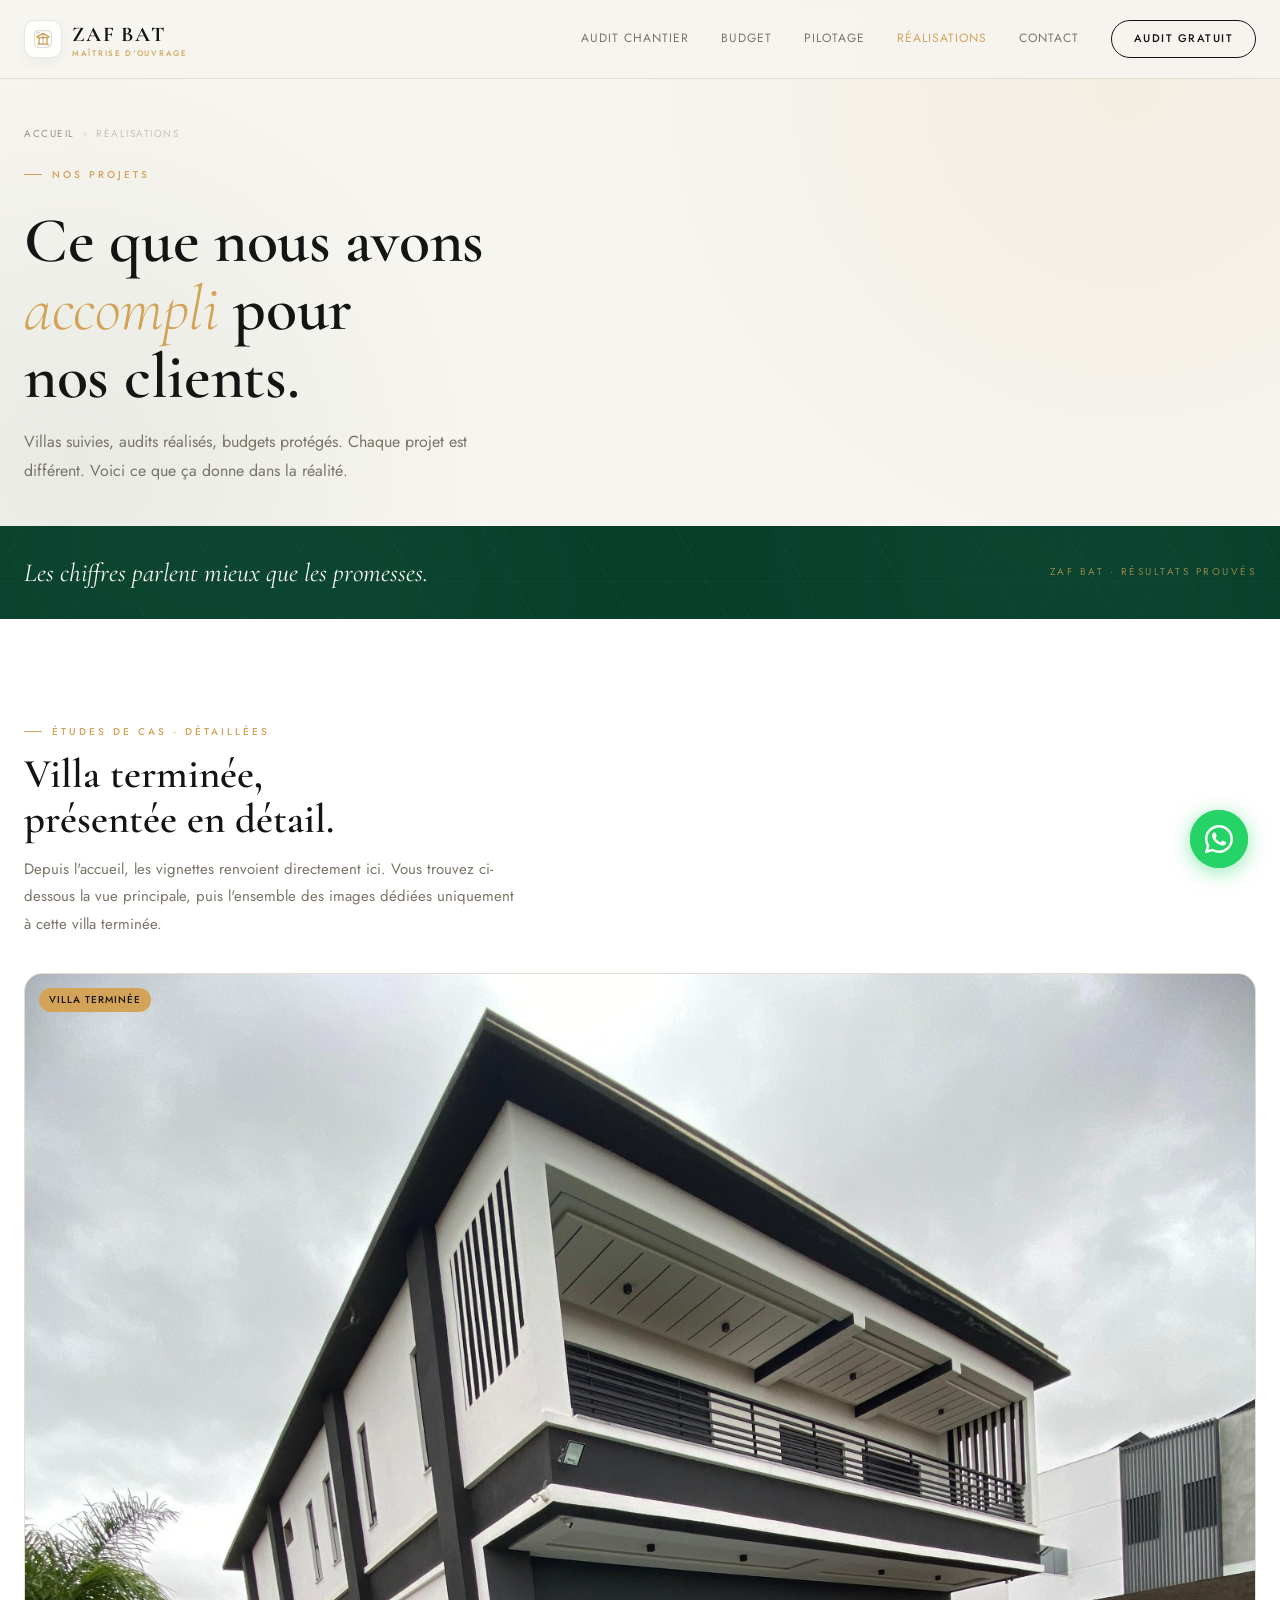
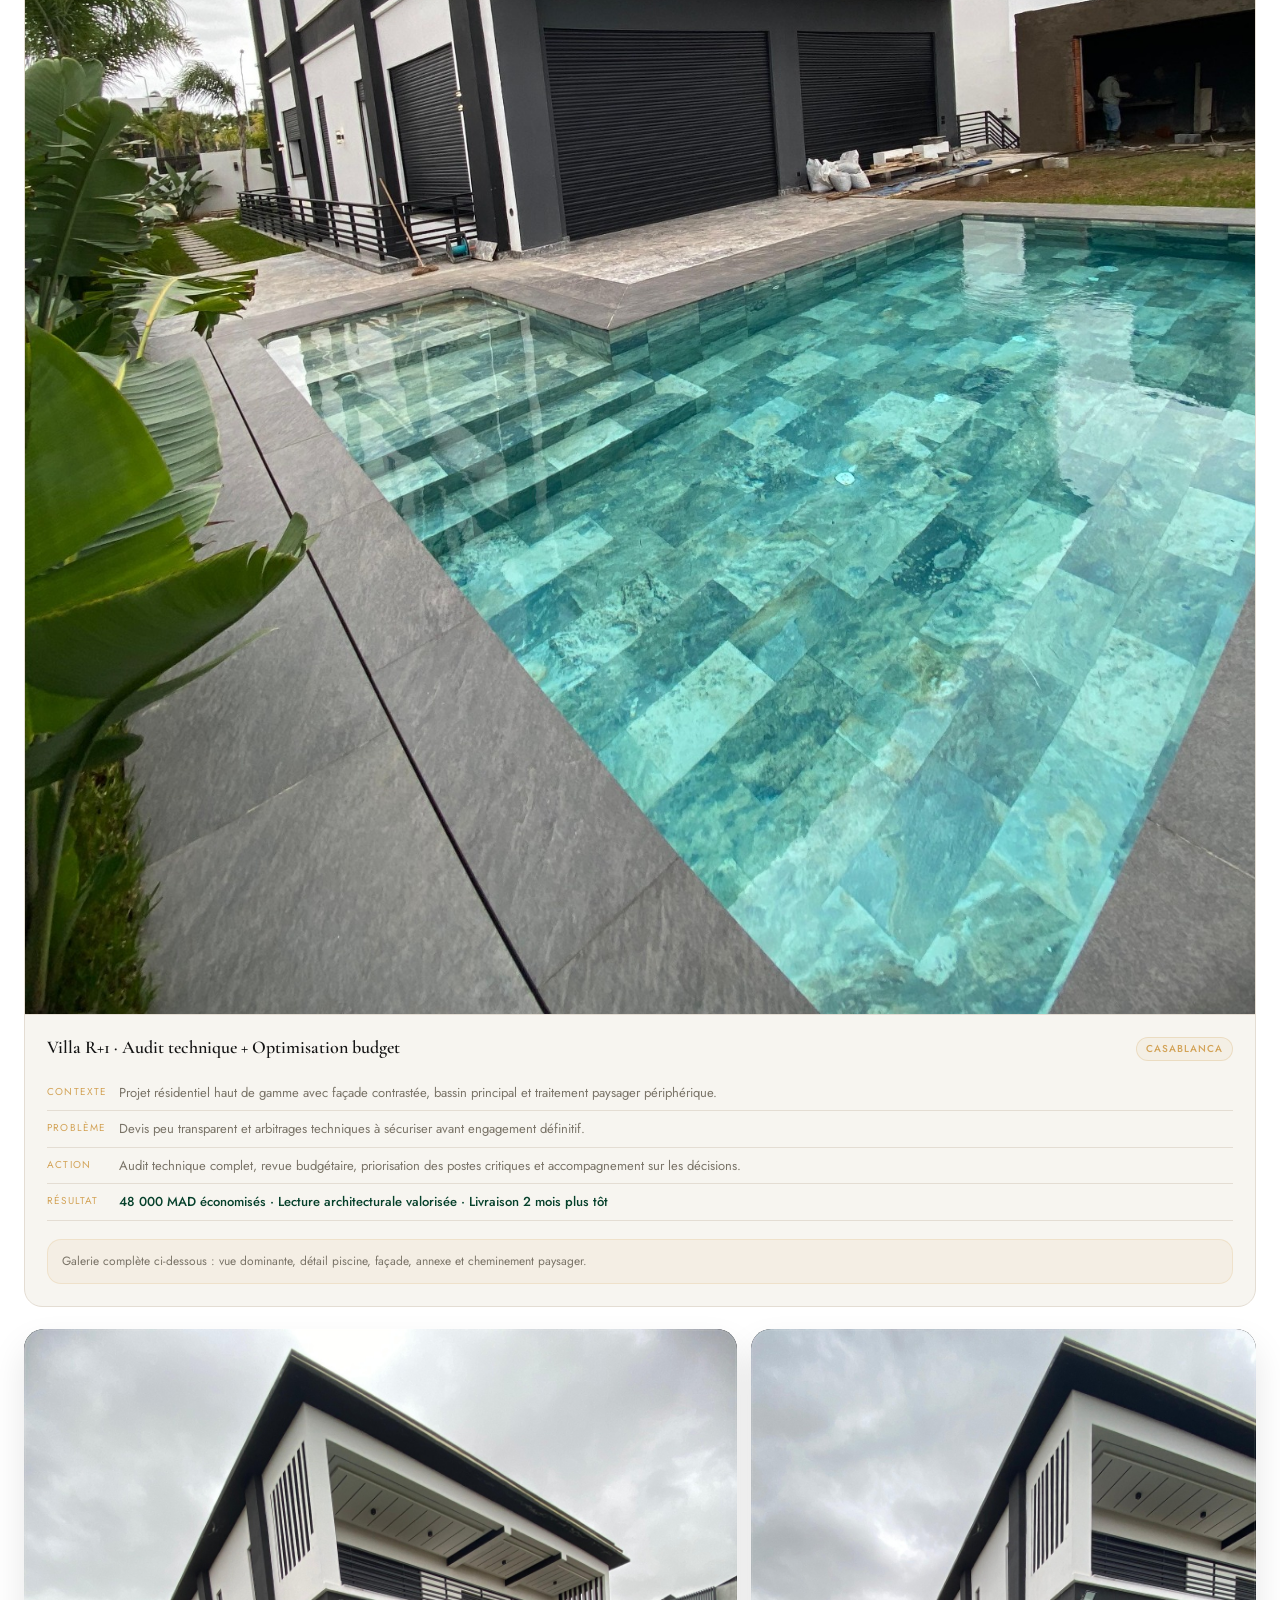
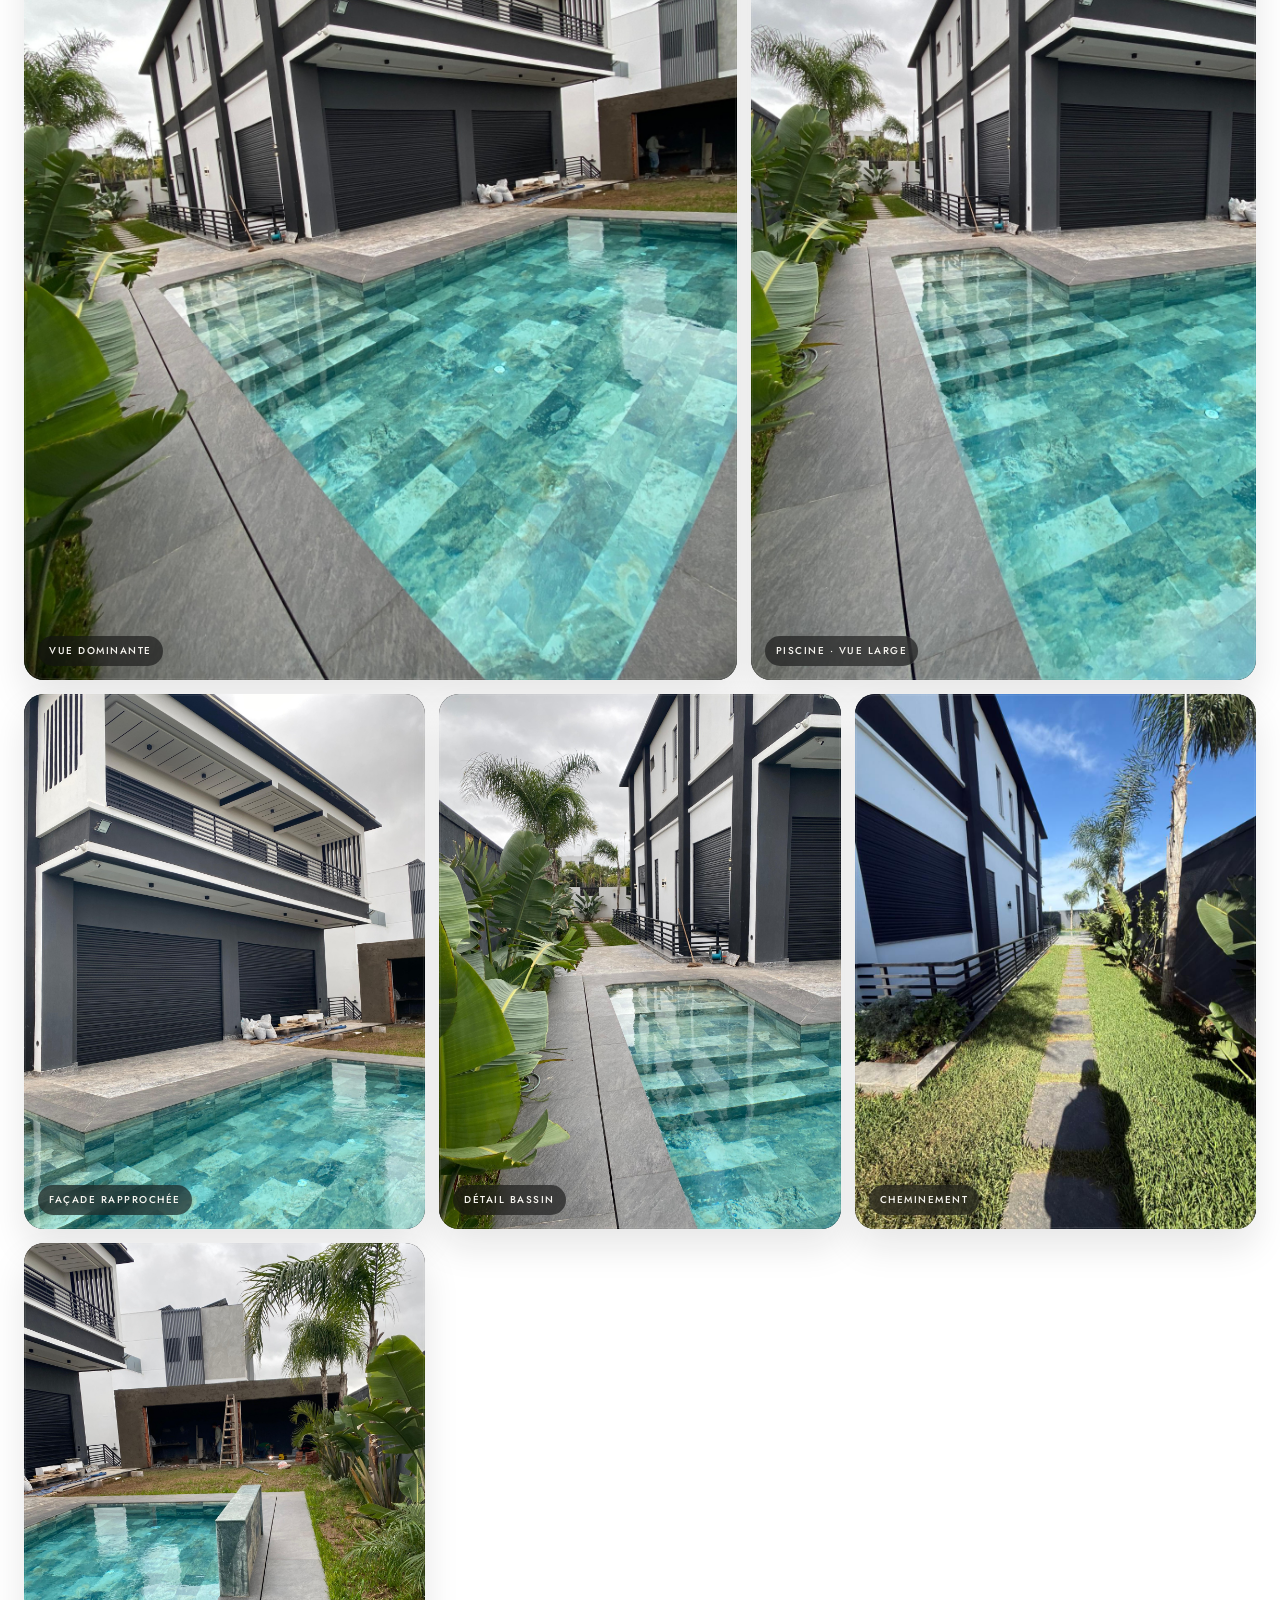
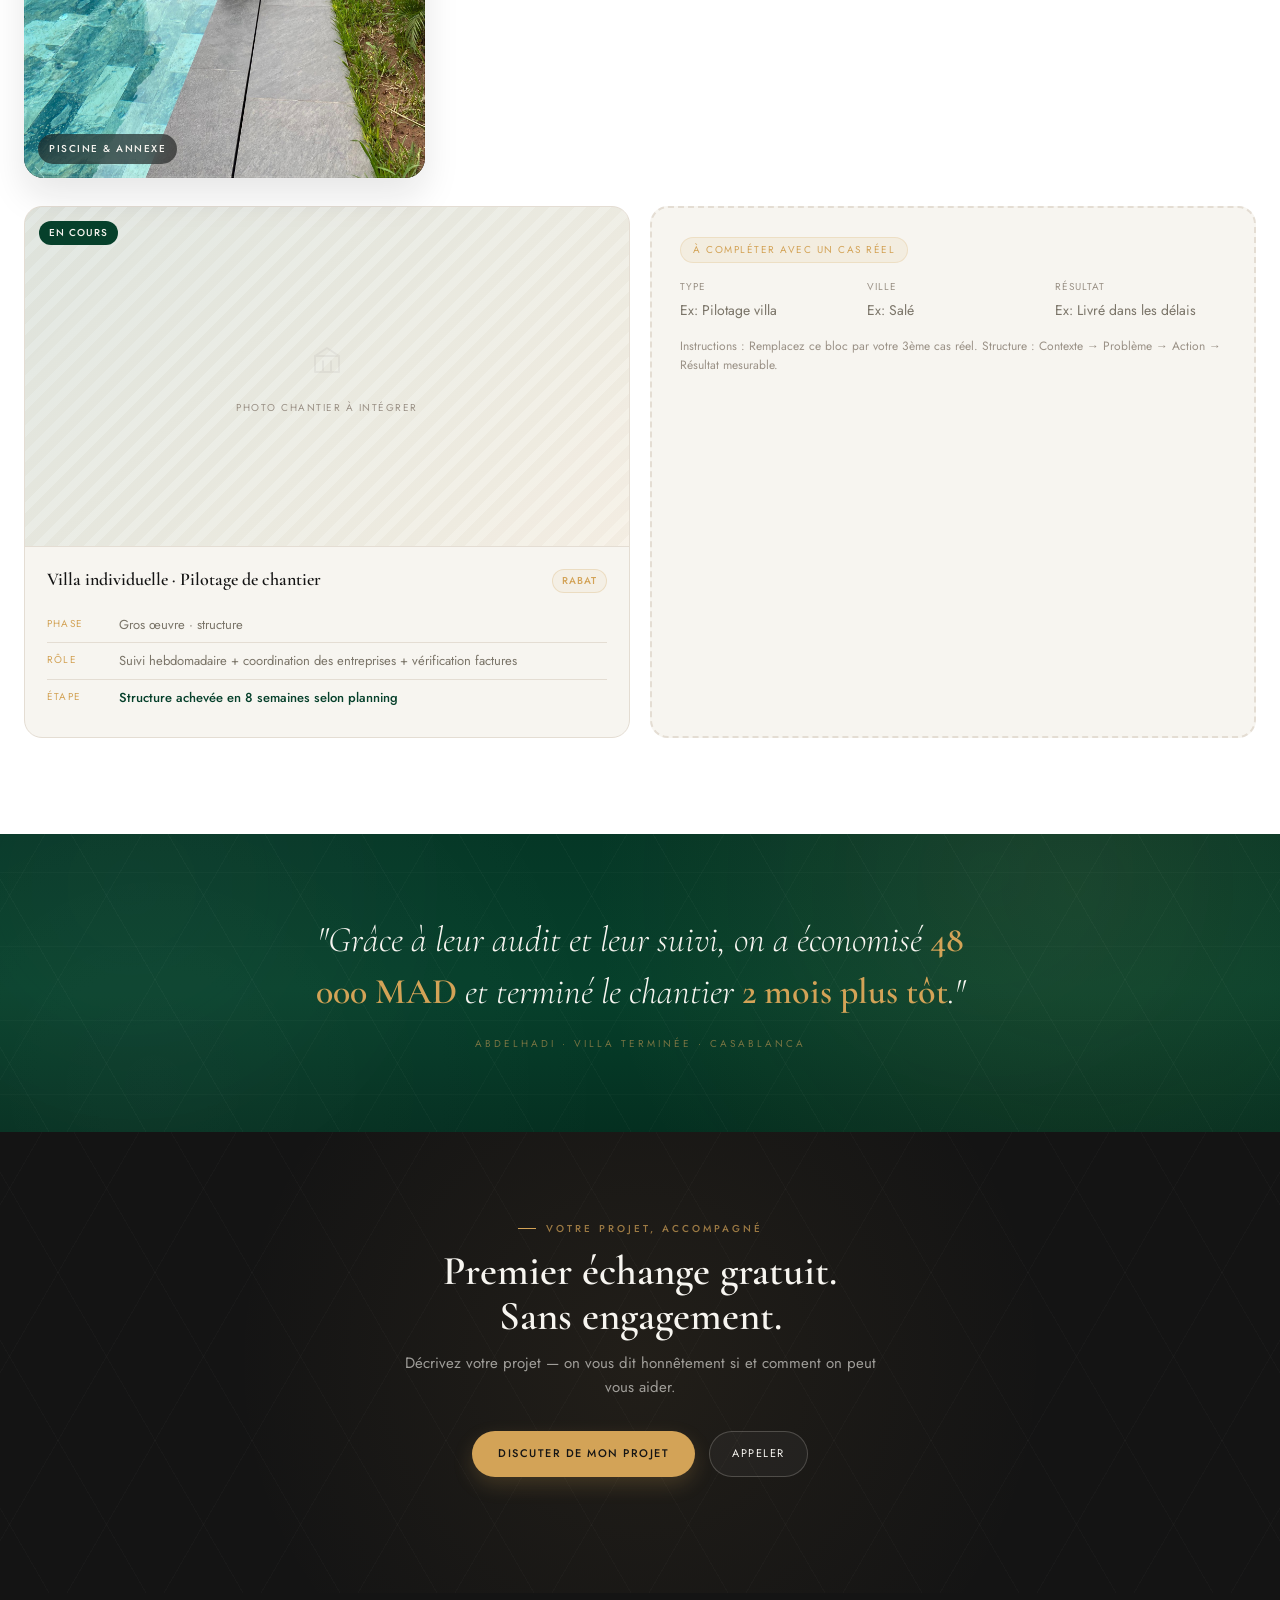
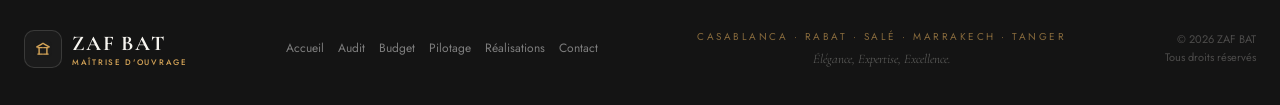
==== commit fd1d52ca: "Add files via upload" ====
--- a/realisations.html
+++ b/realisations.html
@@ -154,6 +154,32 @@
 .real-rv{font-size:13px;color:var(--stone);line-height:1.5}
 .real-cta{margin-top:24px;background:var(--charcoal);border:1px solid rgba(247,245,240,.08);border-radius:var(--r);padding:24px 28px;display:flex;align-items:center;justify-content:space-between;gap:16px;flex-wrap:wrap}
 .real-cta p{color:rgba(247,245,240,.65);font-size:14px}
+
+
+/* REAL GALLERY PREMIUM */
+#villa-terminee{scroll-margin-top:110px}
+.real-media-img{width:100%;height:100%;object-fit:cover;display:block}
+.real-card--feature{overflow:hidden}
+.real-card--feature .real-media{min-height:460px;aspect-ratio:auto}
+.villa-feature-note{margin-top:18px;padding:12px 14px;border-radius:14px;background:rgba(211,163,87,.08);border:1px solid rgba(211,163,87,.18);font-size:12px;color:var(--stone)}
+.villa-gallery{margin-top:22px;display:grid;grid-template-columns:repeat(12,1fr);gap:14px}
+.gallery-item{position:relative;overflow:hidden;border-radius:20px;background:var(--charcoal);box-shadow:0 18px 36px rgba(20,20,20,.10);min-height:250px}
+.gallery-item img{width:100%;height:100%;object-fit:cover;display:block;transition:transform .62s cubic-bezier(.2,.7,.2,1),filter .32s ease}
+.gallery-item::after{content:'';position:absolute;inset:1px;border-radius:19px;border:1px solid rgba(247,245,240,.08);pointer-events:none}
+.gallery-item:hover img{transform:scale(1.045);filter:saturate(1.02)}
+.gallery-caption{position:absolute;left:14px;bottom:14px;padding:7px 11px;border-radius:999px;background:rgba(20,20,20,.62);backdrop-filter:blur(10px);font-size:10px;font-weight:500;letter-spacing:1.5px;text-transform:uppercase;color:var(--ivory)}
+.gallery-item--lg{grid-column:span 7;min-height:440px}
+.gallery-item--md{grid-column:span 5;min-height:440px}
+.gallery-item--sm{grid-column:span 4;min-height:265px}
+@media (max-width:980px){
+  .real-card--feature .real-media{min-height:360px}
+  .villa-gallery{grid-template-columns:repeat(2,1fr)}
+  .gallery-item,.gallery-item--lg,.gallery-item--md,.gallery-item--sm{grid-column:auto;min-height:320px}
+}
+@media (max-width:640px){
+  .villa-gallery{grid-template-columns:1fr}
+  .gallery-item,.gallery-item--lg,.gallery-item--md,.gallery-item--sm{min-height:260px}
+}
 
 /* QUOTE STRIP */
 .quote-strip{padding:80px 0;text-align:center;position:relative;overflow:hidden;background:radial-gradient(circle at 84% 18%,rgba(211,163,87,.09),transparent 44%),radial-gradient(circle at 12% 84%,rgba(255,255,255,.03),transparent 40%),linear-gradient(180deg,#053726 0%,var(--green) 52%,#042f20 100%)}
@@ -541,38 +567,6 @@
 }
 /* hamburger turns gold when open */
 .menu-btn.active{color:var(--gold);border-color:var(--gold)}
-
-/* VILLA GALLERY */
-.real-media.has-photo{background:#d9d9d9;padding:0;overflow:hidden}
-.real-media.has-photo img{width:100%;height:100%;display:block;object-fit:cover;transition:transform .55s ease}
-.real-card:hover .real-media.has-photo img{transform:scale(1.035)}
-.real-media-shade{position:absolute;inset:0;background:linear-gradient(180deg,rgba(20,20,20,0) 34%,rgba(20,20,20,.14) 62%,rgba(20,20,20,.42) 100%);pointer-events:none}
-.real-media-caption{position:absolute;left:14px;right:14px;bottom:12px;font-size:10px;letter-spacing:1.45px;text-transform:uppercase;color:rgba(247,245,240,.9);z-index:2}
-.real-media-badge{position:absolute;right:14px;bottom:12px;font-size:10px;letter-spacing:1.35px;text-transform:uppercase;color:rgba(247,245,240,.88);padding:5px 9px;border-radius:999px;background:rgba(20,20,20,.35);border:1px solid rgba(247,245,240,.18);backdrop-filter:blur(8px);z-index:2}
-.project-gallery{margin-top:26px;padding-top:24px;border-top:1px solid var(--border)}
-.project-gallery-head{display:flex;align-items:end;justify-content:space-between;gap:18px;flex-wrap:wrap;margin-bottom:16px}
-.project-gallery-title{font-family:'Cormorant Garamond',serif;font-size:24px;font-weight:600;color:var(--charcoal)}
-.project-gallery-note{font-size:12px;color:var(--stone);max-width:420px;line-height:1.7}
-.villa-gallery{display:grid;grid-template-columns:1.35fr 1fr 1fr;gap:12px}
-.villa-shot{position:relative;overflow:hidden;border-radius:14px;background:var(--white);border:1px solid var(--border);box-shadow:0 10px 22px rgba(20,20,20,.04);aspect-ratio:4/5}
-.villa-shot.feature{grid-row:span 2;aspect-ratio:auto;min-height:100%}
-.villa-shot img{width:100%;height:100%;display:block;object-fit:cover;transition:transform .55s ease}
-.villa-shot:hover img{transform:scale(1.03)}
-.villa-shot::after{content:'';position:absolute;inset:0;background:linear-gradient(180deg,rgba(20,20,20,0) 58%,rgba(20,20,20,.18) 100%);pointer-events:none}
-.villa-shot-cap{position:absolute;left:12px;right:12px;bottom:10px;font-size:10px;letter-spacing:1.35px;text-transform:uppercase;color:rgba(247,245,240,.92);z-index:1}
-@media(max-width:960px){
-  .villa-gallery{grid-template-columns:1fr 1fr}
-  .villa-shot.feature{grid-column:1/-1;aspect-ratio:16/10;min-height:auto}
-}
-@media(max-width:640px){
-  .project-gallery-head{align-items:flex-start}
-  .project-gallery-title{font-size:20px}
-  .villa-gallery{grid-template-columns:1fr}
-  .villa-shot,.villa-shot.feature{aspect-ratio:4/3}
-  .real-media-caption{font-size:9px}
-  .real-media-badge{display:none}
-}
-
 </style>
 </head>
 <body>
@@ -582,7 +576,7 @@
 <section class="page-hero-wrap" style="padding-bottom:0"> <div class="container" style="padding-top:32px;padding-bottom:40px"> <div class="page-breadcrumb"><a href="index.html">Accueil</a><span>›</span><span>Réalisations</span></div> <div class="section-label">Nos projets</div> <h1 style="font-size:clamp(36px,5vw,64px);font-weight:600;line-height:1.07;margin:12px 0 16px">Ce que nous avons<br><em style="font-style:italic;color:var(--gold)">accompli</em> pour<br>nos clients.</h1> <p style="font-size:16px;color:var(--stone);max-width:500px;line-height:1.8">Villas suivies, audits réalisés, budgets protégés. Chaque projet est différent. Voici ce que ça donne dans la réalité.</p> </div>
 </section> <div class="tagline-banner"> <div class="container tagline-inner"> <span class="tagline-text">Les chiffres parlent mieux que les promesses.</span> <span class="tagline-tag">ZAF BAT · Résultats prouvés</span> </div>
 </div> <!-- ÉTUDES DE CAS -->
-<section class="real-section"> <div class="container"> <div class="section-label reveal">Études de cas · Détaillées</div> <h2 class="reveal">Contexte → Problème<br>→ Action → Résultat.</h2> <div class="real-grid" style="margin-top:40px"> <article class="real-card reveal"> <div class="real-media has-photo"> <img src="villa-finished-pool-wide-1.jpg" alt="Villa R+1 terminée à Casablanca - vue principale sur la façade et la piscine" style="object-position:center 58%;"> <div class="real-media-shade"></div> <span class="real-tag">Villa terminée</span> <div class="real-media-caption">Vue principale · Piscine habillée pierre · Façade contemporaine</div> <div class="real-media-badge">Projet livré</div> </div> <div class="real-body"> <div class="real-head"><h3 class="real-title">Villa R+1 · Audit technique + Optimisation budget</h3><span class="real-city">Casablanca</span></div> <div class="real-row"><span class="real-rl">Contexte</span><span class="real-rv">Propriétaire engagé avec une entreprise. Devis signé partiellement avant notre intervention.</span></div> <div class="real-row"><span class="real-rl">Problème</span><span class="real-rv">4 postes structure surévalués. 2 piliers béton coulés avec dosage insuffisant, non conformes au plan structurel.</span></div> <div class="real-row"><span class="real-rl">Action</span><span class="real-rv">Audit complet devis + visite chantier. Rapport photos piliers non conformes. Accompagnement renégociation.</span></div> <div class="real-row"><span class="real-rl">Résultat</span><span class="real-rv" style="color:var(--green);font-weight:500">48 000 MAD économisés · Reprise piliers · Livré 2 mois plus tôt</span></div> <div class="project-gallery"> <div class="project-gallery-head"> <div><div class="project-gallery-title">Galerie du projet livré</div></div> <p class="project-gallery-note">Sélection de vues réelles du projet finalisé : façade, piscine, cheminement paysager et extérieurs.</p> </div> <div class="villa-gallery"> <figure class="villa-shot feature"><img src="villa-finished-pool-wide-2.jpg" alt="Vue large de la villa terminée avec piscine" style="object-position:center 58%;"><figcaption class="villa-shot-cap">Vue large sur la villa et la piscine</figcaption></figure> <figure class="villa-shot"><img src="villa-finished-pool-detail.jpg" alt="Détail de la piscine et des abords" style="object-position:center 58%;"><figcaption class="villa-shot-cap">Détail bassin et margelles</figcaption></figure> <figure class="villa-shot"><img src="villa-finished-facade-close.jpg" alt="Façade contemporaine avec garage et piscine" style="object-position:center 48%;"><figcaption class="villa-shot-cap">Façade principale</figcaption></figure> <figure class="villa-shot"><img src="villa-finished-walkway.jpg" alt="Allée paysagère latérale de la villa" style="object-position:center 54%;"><figcaption class="villa-shot-cap">Cheminement paysager latéral</figcaption></figure> <figure class="villa-shot"><img src="villa-finished-pool-annex.jpg" alt="Vue sur la piscine et l'annexe arrière du terrain" style="object-position:center 56%;"><figcaption class="villa-shot-cap">Piscine et fond de parcelle</figcaption></figure> <figure class="villa-shot"><img src="villa-finished-pool-wide-1.jpg" alt="Perspective sur la piscine et la façade de la villa" style="object-position:center 58%;"><figcaption class="villa-shot-cap">Perspective depuis la terrasse</figcaption></figure> </div> </div> </div> </article> <article class="real-card reveal"> <div class="real-media"> <div class="real-media-inner"><div class="real-media-icon"><svg width="32" height="32" viewBox="0 0 24 24" fill="none" stroke="currentColor" stroke-width="1.5" stroke-linecap="round" stroke-linejoin="round" style="opacity:.25"><rect x="3" y="9" width="18" height="12"/><path d="M3 9l9-6 9 6"/><line x1="9" y1="21" x2="9" y2="13"/><line x1="15" y1="21" x2="15" y2="13"/></svg></div><div class="real-media-label">Photo chantier à intégrer</div></div> <span class="real-tag real-tag-live">En cours</span> </div> <div class="real-body"> <div class="real-head"><h3 class="real-title">Villa individuelle · Pilotage de chantier</h3><span class="real-city">Rabat</span></div> <div class="real-row"><span class="real-rl">Phase</span><span class="real-rv">Gros œuvre · structure</span></div> <div class="real-row"><span class="real-rl">Rôle</span><span class="real-rv">Suivi hebdomadaire + coordination des entreprises + vérification factures</span></div> <div class="real-row"><span class="real-rl">Étape</span><span class="real-rv" style="color:var(--green);font-weight:500">Structure achevée en 8 semaines selon planning</span></div> </div> </article> </div> <!-- CAS 3 - À COMPLÉTER --> <div class="real-card reveal" style="margin-top:20px;background:var(--ivory);border:2px dashed var(--border)"> <div class="real-body" style="padding:28px"> <div style="display:inline-flex;align-items:center;gap:8px;background:rgba(211,163,87,.1);border:1px solid rgba(211,163,87,.2);border-radius:999px;padding:4px 12px;font-size:10px;letter-spacing:1.5px;text-transform:uppercase;color:var(--gold);margin-bottom:16px"> À compléter avec un cas réel</div> <div style="display:grid;grid-template-columns:repeat(3,1fr);gap:16px"> <div><div style="font-size:10px;color:var(--stone-lt);letter-spacing:1px;text-transform:uppercase;margin-bottom:4px">Type</div><div style="font-size:14px;color:var(--stone)">Ex: Pilotage villa</div></div> <div><div style="font-size:10px;color:var(--stone-lt);letter-spacing:1px;text-transform:uppercase;margin-bottom:4px">Ville</div><div style="font-size:14px;color:var(--stone)">Ex: Salé</div></div> <div><div style="font-size:10px;color:var(--stone-lt);letter-spacing:1px;text-transform:uppercase;margin-bottom:4px">Résultat</div><div style="font-size:14px;color:var(--stone)">Ex: Livré dans les délais</div></div> </div> <p style="font-size:12px;color:var(--stone-lt);margin-top:16px;line-height:1.6">Instructions : Remplacez ce bloc par votre 3ème cas réel. Structure : Contexte → Problème → Action → Résultat mesurable.</p> </div> </div> </div>
+<section class="real-section"> <div class="container"> <div class="section-label reveal">Études de cas · Détaillées</div> <h2 class="reveal">Villa terminée,<br>présentée en détail.</h2> <p class="lead reveal">Depuis l'accueil, les vignettes renvoient directement ici. Vous trouvez ci-dessous la vue principale, puis l'ensemble des images dédiées uniquement à cette villa terminée.</p> <article class="real-card real-card--feature reveal" id="villa-terminee" style="margin-top:34px"> <div class="real-media"> <img class="real-media-img" src="villa-terminee-main.jpg" alt="Villa terminée avec piscine et façade principale"> <span class="real-tag">Villa terminée</span> </div> <div class="real-body"> <div class="real-head"><h3 class="real-title">Villa R+1 · Audit technique + Optimisation budget</h3><span class="real-city">Casablanca</span></div> <div class="real-row"><span class="real-rl">Contexte</span><span class="real-rv">Projet résidentiel haut de gamme avec façade contrastée, bassin principal et traitement paysager périphérique.</span></div> <div class="real-row"><span class="real-rl">Problème</span><span class="real-rv">Devis peu transparent et arbitrages techniques à sécuriser avant engagement définitif.</span></div> <div class="real-row"><span class="real-rl">Action</span><span class="real-rv">Audit technique complet, revue budgétaire, priorisation des postes critiques et accompagnement sur les décisions.</span></div> <div class="real-row"><span class="real-rl">Résultat</span><span class="real-rv" style="color:var(--green);font-weight:500">48 000 MAD économisés · Lecture architecturale valorisée · Livraison 2 mois plus tôt</span></div> <div class="villa-feature-note">Galerie complète ci-dessous : vue dominante, détail piscine, façade, annexe et cheminement paysager.</div> </div> </article> <div class="villa-gallery reveal"> <figure class="gallery-item gallery-item--lg"><img src="villa-terminee-main.jpg" alt="Vue d'ensemble de la villa terminée et de la piscine"><figcaption class="gallery-caption">Vue dominante</figcaption></figure> <figure class="gallery-item gallery-item--md"><img src="villa-terminee-pool-overview.jpg" alt="Vue large de la piscine et de la villa terminée"><figcaption class="gallery-caption">Piscine · vue large</figcaption></figure> <figure class="gallery-item gallery-item--sm"><img src="villa-terminee-facade-close.jpg" alt="Façade principale rapprochée avec piscine"><figcaption class="gallery-caption">Façade rapprochée</figcaption></figure> <figure class="gallery-item gallery-item--sm"><img src="villa-terminee-pool-detail.jpg" alt="Détail du bassin et du revêtement"><figcaption class="gallery-caption">Détail bassin</figcaption></figure> <figure class="gallery-item gallery-item--sm"><img src="villa-terminee-walkway.jpg" alt="Cheminement paysager latéral de la villa"><figcaption class="gallery-caption">Cheminement</figcaption></figure> <figure class="gallery-item gallery-item--sm"><img src="villa-terminee-pool-annex.jpg" alt="Piscine et annexe extérieure de la villa"><figcaption class="gallery-caption">Piscine & annexe</figcaption></figure> </div> <div class="real-grid" style="margin-top:28px"> <article class="real-card reveal"> <div class="real-media"> <div class="real-media-inner"><div class="real-media-icon"><svg width="32" height="32" viewBox="0 0 24 24" fill="none" stroke="currentColor" stroke-width="1.5" stroke-linecap="round" stroke-linejoin="round" style="opacity:.25"><rect x="3" y="9" width="18" height="12"/><path d="M3 9l9-6 9 6"/><line x1="9" y1="21" x2="9" y2="13"/><line x1="15" y1="21" x2="15" y2="13"/></svg></div><div class="real-media-label">Photo chantier à intégrer</div></div> <span class="real-tag real-tag-live">En cours</span> </div> <div class="real-body"> <div class="real-head"><h3 class="real-title">Villa individuelle · Pilotage de chantier</h3><span class="real-city">Rabat</span></div> <div class="real-row"><span class="real-rl">Phase</span><span class="real-rv">Gros œuvre · structure</span></div> <div class="real-row"><span class="real-rl">Rôle</span><span class="real-rv">Suivi hebdomadaire + coordination des entreprises + vérification factures</span></div> <div class="real-row"><span class="real-rl">Étape</span><span class="real-rv" style="color:var(--green);font-weight:500">Structure achevée en 8 semaines selon planning</span></div> </div> </article> <div class="real-card reveal" style="background:var(--ivory);border:2px dashed var(--border)"> <div class="real-body" style="padding:28px"> <div style="display:inline-flex;align-items:center;gap:8px;background:rgba(211,163,87,.1);border:1px solid rgba(211,163,87,.2);border-radius:999px;padding:4px 12px;font-size:10px;letter-spacing:1.5px;text-transform:uppercase;color:var(--gold);margin-bottom:16px"> À compléter avec un cas réel</div> <div style="display:grid;grid-template-columns:repeat(3,1fr);gap:16px"> <div><div style="font-size:10px;color:var(--stone-lt);letter-spacing:1px;text-transform:uppercase;margin-bottom:4px">Type</div><div style="font-size:14px;color:var(--stone)">Ex: Pilotage villa</div></div> <div><div style="font-size:10px;color:var(--stone-lt);letter-spacing:1px;text-transform:uppercase;margin-bottom:4px">Ville</div><div style="font-size:14px;color:var(--stone)">Ex: Salé</div></div> <div><div style="font-size:10px;color:var(--stone-lt);letter-spacing:1px;text-transform:uppercase;margin-bottom:4px">Résultat</div><div style="font-size:14px;color:var(--stone)">Ex: Livré dans les délais</div></div> </div> <p style="font-size:12px;color:var(--stone-lt);margin-top:16px;line-height:1.6">Instructions : Remplacez ce bloc par votre 3ème cas réel. Structure : Contexte → Problème → Action → Résultat mesurable.</p> </div> </div> </div> </div>
 </section> <!-- GALERIE -->
  <!-- TÉMOIGNAGE -->
 <div class="quote-strip"> <div class="container"> <blockquote>"Grâce à leur audit et leur suivi, on a économisé <em>48 000 MAD</em> et terminé le chantier <em>2 mois plus tôt</em>."</blockquote> <div class="quote-attr">Abdelhadi · Villa terminée · Casablanca</div> </div>
